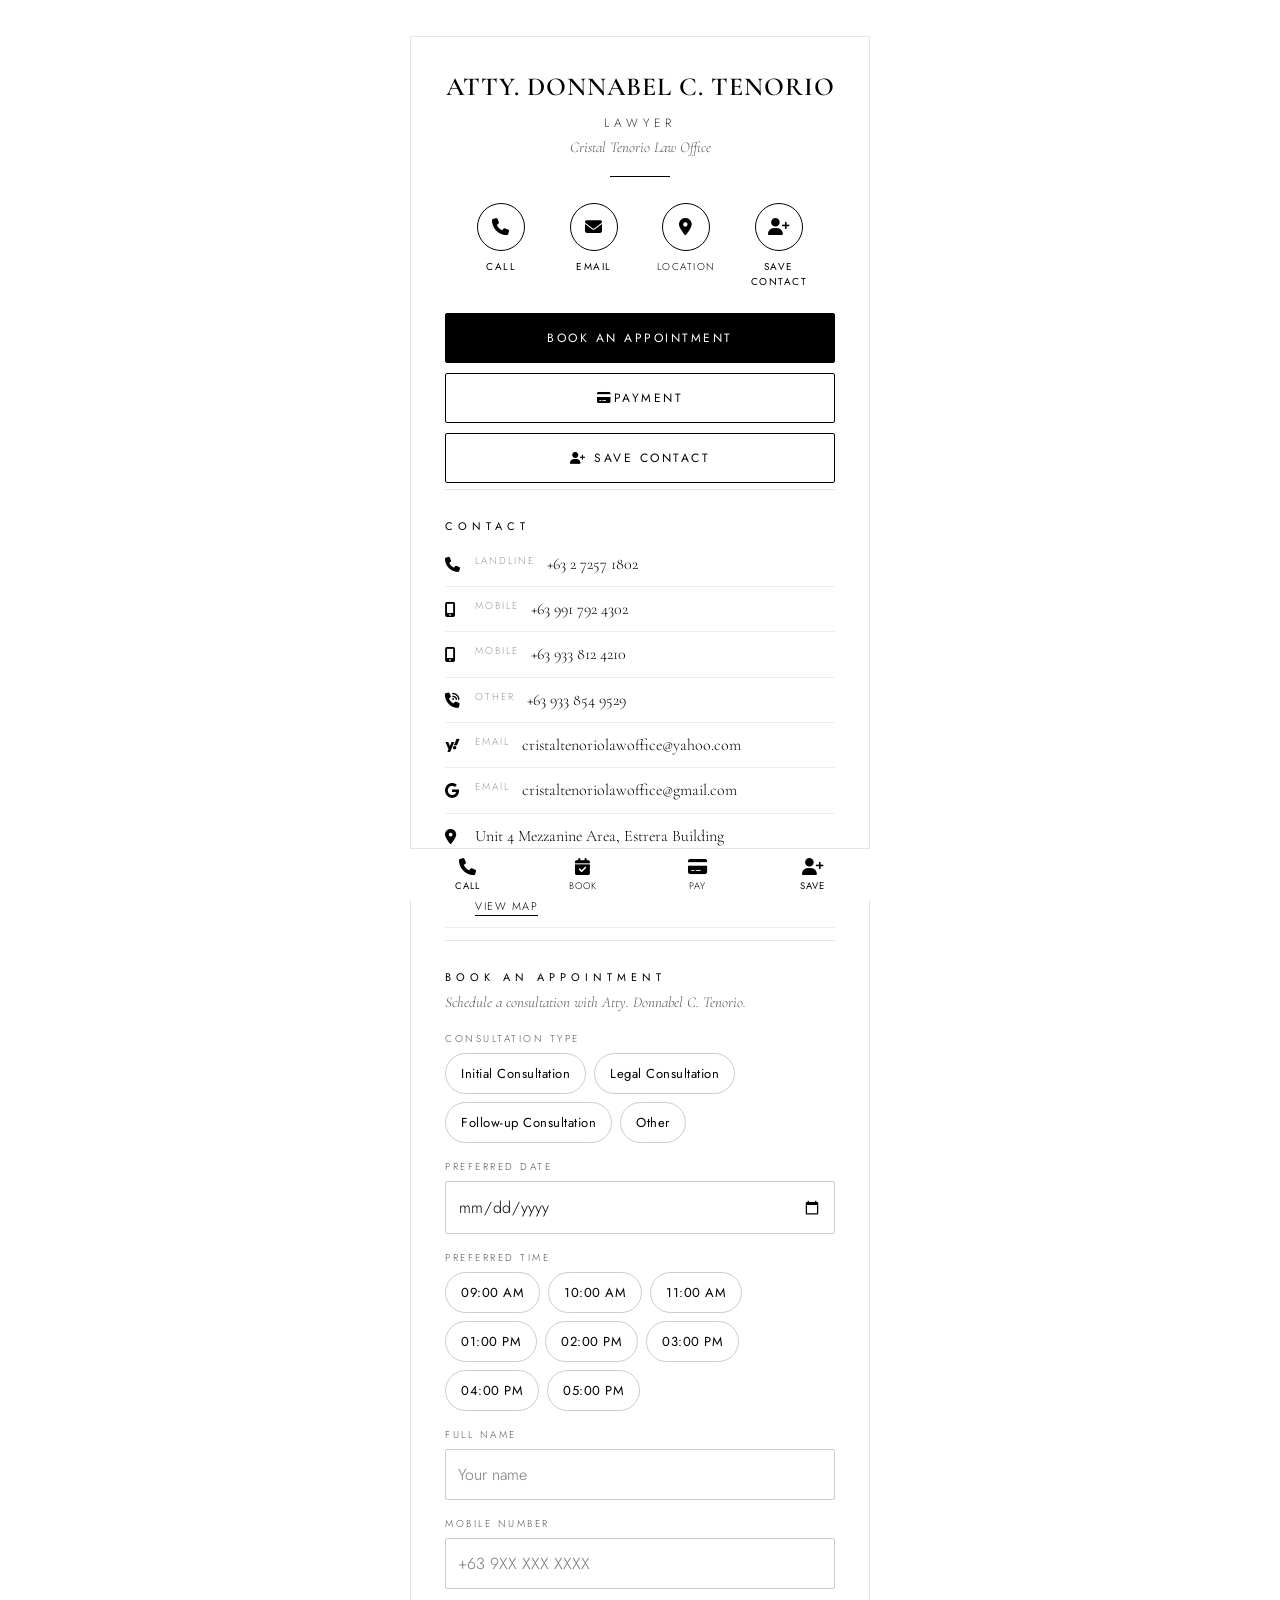
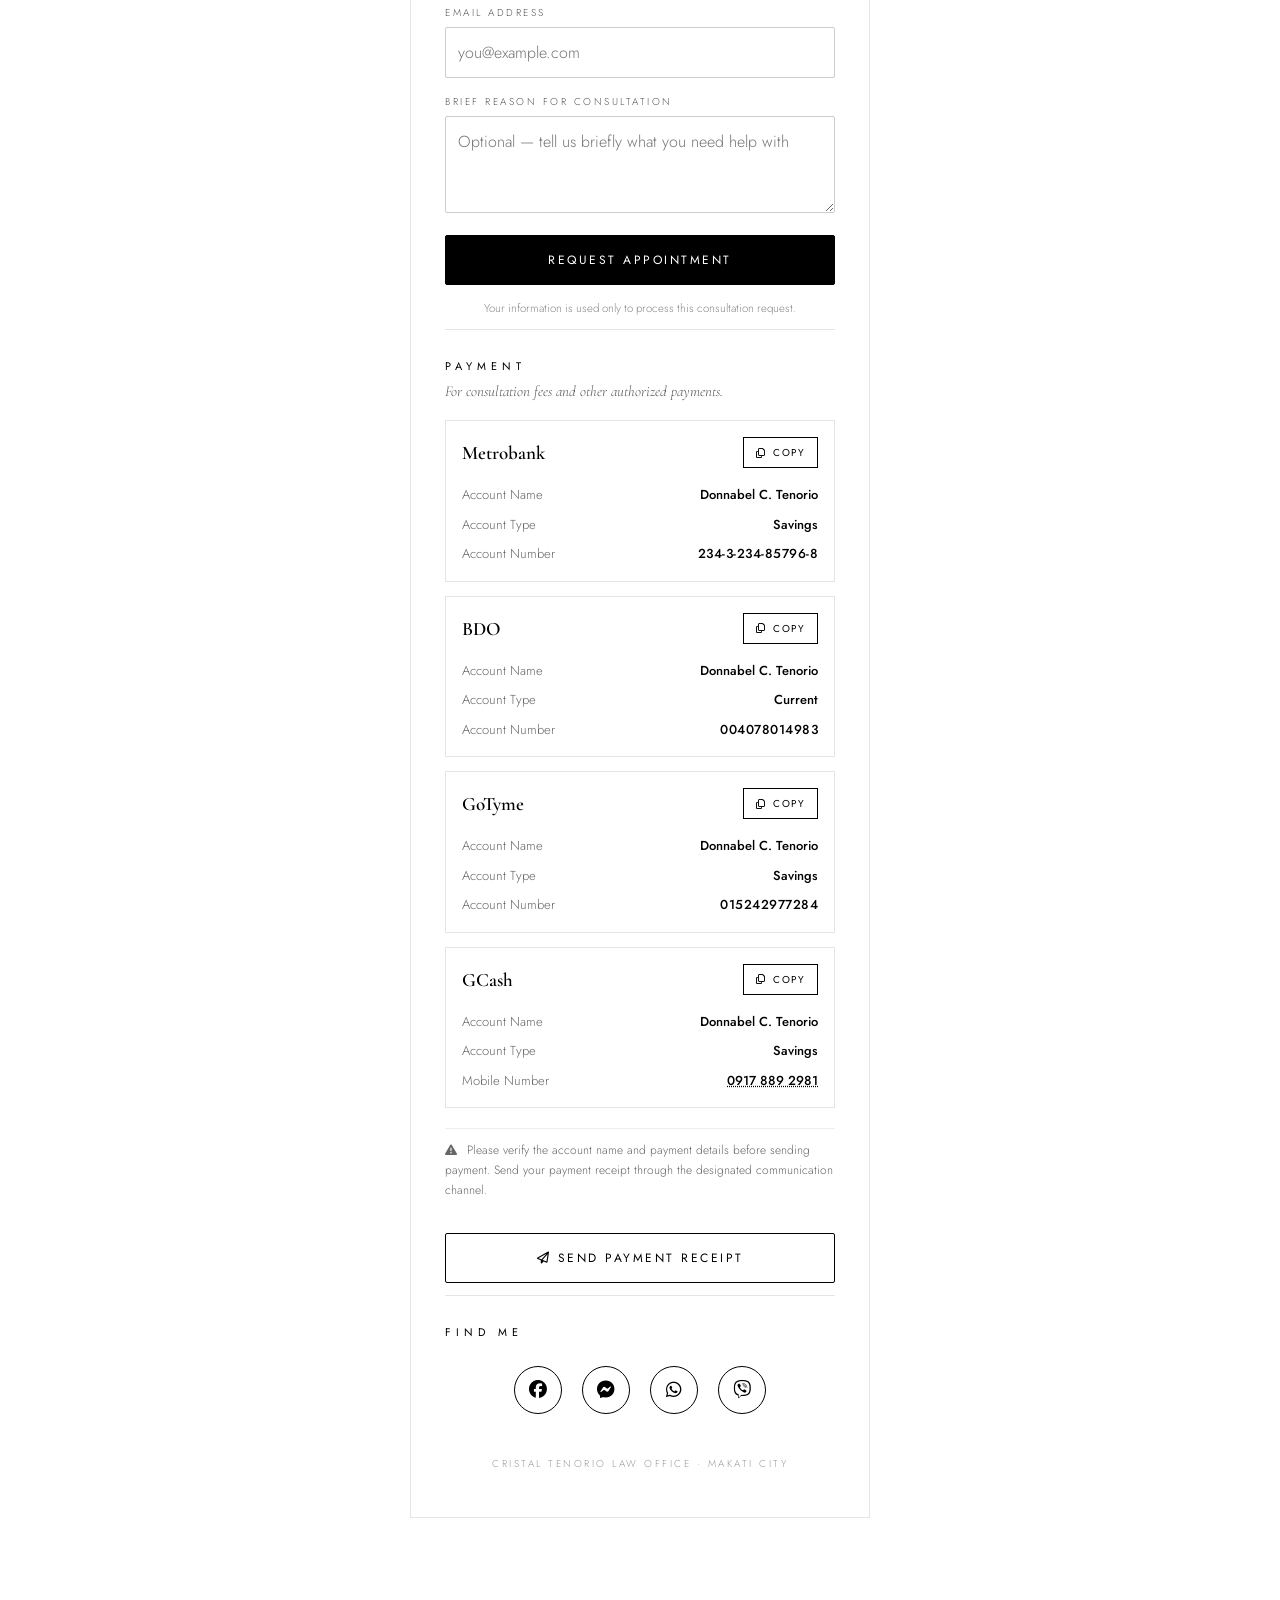
==== preview.html @ 25f85bb8 "preview.html" ====
<!DOCTYPE html>
<html lang="en">
<head>
<meta charset="UTF-8">
<meta name="viewport" content="width=device-width, initial-scale=1.0, viewport-fit=cover">
<meta name="theme-color" content="#ffffff">
<title>Atty. Donnabel C. Tenorio — Cristal Tenorio Law Office | Digital Business Card</title>
<meta name="description" content="Digital business card for Atty. Donnabel C. Tenorio, Cristal Tenorio Law Office, Makati City. Call, email, save the contact, book a consultation or send payment.">
<meta property="og:title" content="Atty. Donnabel C. Tenorio — Cristal Tenorio Law Office">
<meta property="og:type" content="website">
<link rel="icon" href="data:image/svg+xml,%3Csvg xmlns='http://www.w3.org/2000/svg' viewBox='0 0 64 64'%3E%3Crect width='64' height='64' fill='%23000000'/%3E%3Ctext x='32' y='44' font-family='Georgia,serif' font-size='36' fill='%23ffffff' text-anchor='middle'%3ET%3C/text%3E%3C/svg%3E">

<link rel="preconnect" href="https://fonts.googleapis.com">
<link rel="preconnect" href="https://fonts.gstatic.com" crossorigin>
<link href="https://fonts.googleapis.com/css2?family=Cormorant+Garamond:ital,wght@0,400;0,500;0,600;1,400&family=Jost:wght@300;400;500&display=swap" rel="stylesheet">
<link rel="stylesheet" href="https://cdnjs.cloudflare.com/ajax/libs/font-awesome/6.5.0/css/all.min.css">

<style>
/* ============================================================
   Cristal Tenorio Law Office — Digital Business Card
   Premium minimalist black & white, mobile-first
   ============================================================ */

:root{
  --ink:#000;
  --paper:#fff;
  --gray-1:#111;
  --gray-3:#333;
  --gray-5:#555;
  --gray-6:#666;
  --gray-8:#888;
  --gray-9:#999;
  --line-soft:#e5e5e5;
  --line-faint:#eee;
  --serif:'Cormorant Garamond', Garamond, 'Times New Roman', serif;
  --sans:'Jost', 'Helvetica Neue', Arial, sans-serif;
}

*{ box-sizing:border-box; }

html{ scroll-behavior:smooth; }

body{
  margin:0;
  padding:0 18px calc(96px + env(safe-area-inset-bottom));
  background:var(--paper);
  color:var(--ink);
  font-family:var(--sans);
  font-weight:300;
  -webkit-font-smoothing:antialiased;
  text-rendering:optimizeLegibility;
}

.card{
  max-width:460px;
  margin:0 auto;
  padding-top:44px;
}

/* ---------- Focus visibility (accessibility) ---------- */
*:focus-visible{
  outline:2px solid var(--ink);
  outline-offset:2px;
}

/* ---------- Hero ---------- */
.name{
  margin:0;
  font-family:var(--serif);
  font-size:26px;
  font-weight:600;
  letter-spacing:1px;
  text-transform:uppercase;
  text-align:center;
  line-height:1.25;
}

.role{
  margin:10px 0 0;
  font-size:12px;
  letter-spacing:5px;
  text-transform:uppercase;
  color:var(--gray-3);
  text-align:center;
}

.office{
  margin:6px 0 0;
  font-family:var(--serif);
  font-style:italic;
  font-size:15px;
  color:var(--gray-5);
  text-align:center;
}

.rule{
  width:60px;
  height:1px;
  background:var(--ink);
  margin:20px auto 26px;
}

/* ---------- Quick action icons ---------- */
.icon-row{
  display:grid;
  grid-template-columns:repeat(4,1fr);
  gap:10px;
  max-width:360px;
  margin:0 auto;
}

.icon-button{
  display:flex;
  flex-direction:column;
  align-items:center;
  gap:8px;
  padding:0;
  border:none;
  background:none;
  font-family:var(--sans);
  font-size:10px;
  letter-spacing:1.5px;
  text-transform:uppercase;
  color:var(--ink);
  cursor:pointer;
  text-decoration:none;
  -webkit-tap-highlight-color:transparent;
}

.icon-button i{
  display:flex;
  align-items:center;
  justify-content:center;
  width:48px;
  height:48px;
  border:1px solid var(--ink);
  border-radius:50%;
  font-size:17px;
  color:var(--ink);
  transition:background-color .25s ease, color .25s ease;
}

.icon-button:hover i,
.icon-button:focus-visible i{
  background:var(--ink);
  color:var(--paper);
}

/* ---------- Buttons ---------- */
.btn{
  display:block;
  width:100%;
  padding:15px 14px;
  border-radius:2px;
  font-family:var(--sans);
  font-size:12px;
  font-weight:400;
  letter-spacing:2.5px;
  text-transform:uppercase;
  text-align:center;
  text-decoration:none;
  cursor:pointer;
  transition:background-color .25s ease, color .25s ease;
  -webkit-tap-highlight-color:transparent;
}

.btn-primary{
  background:var(--ink);
  border:1px solid var(--ink);
  color:var(--paper);
}
.btn-primary:hover{ background:var(--gray-1); }

.btn-outline{
  background:var(--paper);
  border:1px solid var(--ink);
  color:var(--ink);
}
.btn-outline:hover{
  background:var(--ink);
  color:var(--paper);
}

.btn-block{ width:100%; }

.cta-row{
  display:grid;
  gap:10px;
  margin-top:24px;
}

.btn-save-row{ margin-top:10px; }

/* ---------- Sections ---------- */
.section{
  padding:28px 0 6px;
  border-top:1px solid var(--line-soft);
  margin-top:6px;
}

.section-title{
  margin:0 0 8px;
  font-family:var(--sans);
  font-size:11px;
  font-weight:400;
  letter-spacing:5px;
  text-transform:uppercase;
}

.section-sub{
  margin:0 0 20px;
  font-family:var(--serif);
  font-style:italic;
  font-size:15px;
  color:var(--gray-5);
}

/* ---------- Contact list ---------- */
.contact-item{
  display:flex;
  align-items:flex-start;
  gap:12px;
  padding:11px 0;
  border-bottom:1px solid var(--line-faint);
  color:var(--ink);
  text-decoration:none;
  -webkit-tap-highlight-color:transparent;
}

.contact-item > i{
  width:18px;
  margin-top:4px;
  font-size:15px;
  color:var(--ink);
}

.item-label{
  display:block;
  font-size:10px;
  letter-spacing:2px;
  text-transform:uppercase;
  color:var(--gray-9);
  margin-bottom:2px;
}

.item-value{
  display:block;
  font-family:var(--serif);
  font-size:16px;
  line-height:1.4;
  word-break:break-word;
}

.view-map{
  display:inline-block;
  margin-top:6px;
  font-size:11px;
  letter-spacing:1.5px;
  text-transform:uppercase;
  color:var(--ink);
  text-decoration:none;
  border-bottom:1px solid var(--ink);
  padding-bottom:1px;
}

/* ---------- Forms ---------- */
.field{ margin-bottom:16px; }

.field label,
.field .label{
  display:block;
  margin-bottom:7px;
  font-size:10px;
  letter-spacing:2.5px;
  text-transform:uppercase;
  color:var(--gray-5);
}

.input{
  width:100%;
  padding:13px 12px;
  border:1px solid #ccc;
  border-radius:2px;
  background:var(--paper);
  font-family:var(--sans);
  font-size:16px;
  font-weight:300;
  color:var(--ink);
  transition:border-color .2s ease;
  appearance:none;
  -webkit-appearance:none;
}

.input:focus{
  outline:none;
  border-color:var(--ink);
}

textarea.input{ resize:vertical; }

select.input{ background-image:none; }

/* Chips (single-select) */
.chip-grid{
  display:flex;
  flex-wrap:wrap;
  gap:8px;
}

.chip-grid .chip{
  border:1px solid #ccc;
  background:var(--paper);
  color:var(--ink);
  font-family:var(--sans);
  font-size:13px;
  letter-spacing:.5px;
  padding:10px 15px;
  border-radius:999px;
  cursor:pointer;
  transition:background-color .2s ease, color .2s ease, border-color .2s ease;
  -webkit-tap-highlight-color:transparent;
}

.chip-grid .chip:hover{ border-color:var(--ink); }

.chip-grid .chip.selected{
  background:var(--ink);
  color:var(--paper);
  border-color:var(--ink);
}

/* Honeypot — hidden from humans and screen readers */
.hp-field{
  position:absolute !important;
  left:-9999px !important;
  top:-9999px !important;
  height:0;
  overflow:hidden;
  opacity:0;
}

.error{
  margin:4px 0 12px;
  font-size:13px;
  color:#a00;
}

.privacy-note{
  margin:14px 0 0;
  font-size:11.5px;
  line-height:1.6;
  color:var(--gray-8);
  text-align:center;
}

.note{
  margin:12px 0 0;
  font-size:11.5px;
  line-height:1.6;
  color:var(--gray-8);
  text-align:center;
}

/* ---------- Success state ---------- */
.success{
  border:1px solid var(--line-soft);
  padding:30px 20px;
  text-align:center;
}

.success .big-check{
  font-size:42px;
  color:var(--ink);
}

.success h3{
  margin:14px 0 8px;
  font-family:var(--serif);
  font-weight:600;
  font-size:22px;
}

.success p{
  margin:0 0 18px;
  font-size:13.5px;
  line-height:1.7;
  color:var(--gray-5);
}

.hidden{ display:none !important; }

/* ---------- Payment ---------- */
.pay-card{
  border:1px solid var(--line-soft);
  padding:16px 16px 12px;
  margin-bottom:14px;
}

.pay-head{
  display:flex;
  align-items:center;
  justify-content:space-between;
  margin-bottom:12px;
}

.pay-bank{
  font-family:var(--serif);
  font-weight:600;
  font-size:19px;
}

.copy-btn{
  display:inline-flex;
  align-items:center;
  gap:7px;
  border:1px solid var(--ink);
  background:var(--paper);
  color:var(--ink);
  font-family:var(--sans);
  font-size:10px;
  letter-spacing:1.5px;
  text-transform:uppercase;
  padding:7px 12px;
  cursor:pointer;
  transition:background-color .2s ease, color .2s ease;
}

.copy-btn:hover{
  background:var(--ink);
  color:var(--paper);
}

.copy-btn.copied{ background:var(--ink); color:var(--paper); }

.pay-row{
  display:flex;
  justify-content:space-between;
  gap:12px;
  padding:5px 0;
  font-size:13px;
  line-height:1.5;
}

.pay-row span{ color:var(--gray-6); white-space:nowrap; }
.pay-row b{ font-weight:500; text-align:right; word-break:break-all; }
.pay-row .acct{ letter-spacing:.5px; }

.gcash-tel{
  color:var(--ink);
  font-weight:500;
  text-decoration:underline dotted;
}

/* QR codes (hidden until real images are added) */
.qr-area{ margin:20px 0; text-align:center; }

.qr-title{
  margin:0 0 12px;
  font-size:10px;
  letter-spacing:3px;
  text-transform:uppercase;
  color:var(--gray-8);
}

.qr-grid{
  display:grid;
  grid-template-columns:repeat(2,1fr);
  gap:12px;
  max-width:230px;
  margin:0 auto;
}

.qr-holder{
  border:1px solid var(--line-faint);
  padding:6px;
}

.qr-holder img{
  display:block;
  width:100%;
  height:auto;
}

.qr-holder.no-qr{ display:none; }

.pay-notice{
  margin:20px 0;
  padding:12px 0;
  border-top:1px solid var(--line-faint);
  font-size:12px;
  line-height:1.65;
  color:var(--gray-6);
}

.pay-notice i{ margin-right:6px; }

/* ---------- Social ---------- */
.social{
  display:flex;
  justify-content:center;
  gap:20px;
  padding:18px 0 6px;
}

.social a{
  display:flex;
  align-items:center;
  justify-content:center;
  width:48px;
  height:48px;
  border:1px solid var(--ink);
  border-radius:50%;
  color:var(--ink);
  font-size:18px;
  text-decoration:none;
  transition:background-color .25s ease, color .25s ease;
}

.social a:hover{
  background:var(--ink);
  color:var(--paper);
}

.footer-note{
  margin:30px 0 6px;
  text-align:center;
  font-size:10px;
  letter-spacing:2.5px;
  text-transform:uppercase;
  color:var(--gray-9);
}

/* ---------- Sticky bottom action bar ---------- */
.bottom-bar{
  position:fixed;
  left:0;
  right:0;
  bottom:0;
  z-index:60;
  max-width:460px;
  margin:0 auto;
  display:flex;
  background:rgba(255,255,255,.97);
  backdrop-filter:blur(8px);
  -webkit-backdrop-filter:blur(8px);
  border-top:1px solid var(--line-soft);
  padding-bottom:env(safe-area-inset-bottom);
}

.bottom-bar a,
.bottom-bar button{
  flex:1;
  display:flex;
  flex-direction:column;
  align-items:center;
  gap:4px;
  padding:9px 0 7px;
  border:none;
  background:none;
  font-family:var(--sans);
  font-size:9.5px;
  letter-spacing:1px;
  text-transform:uppercase;
  color:var(--ink);
  text-decoration:none;
  cursor:pointer;
  -webkit-tap-highlight-color:transparent;
}

.bottom-bar i{ font-size:17px; }

/* ---------- Modals (bottom sheet) ---------- */
.modal{
  position:fixed;
  inset:0;
  z-index:100;
  display:flex;
  align-items:flex-end;
  justify-content:center;
  background:rgba(0,0,0,.45);
  opacity:0;
  pointer-events:none;
  transition:opacity .25s ease;
}

.modal.open{
  opacity:1;
  pointer-events:auto;
}

.modal-sheet{
  position:relative;
  width:100%;
  max-width:460px;
  background:var(--paper);
  border-radius:14px 14px 0 0;
  padding:24px 20px calc(26px + env(safe-area-inset-bottom));
  transform:translateY(100%);
  transition:transform .3s ease;
  max-height:86vh;
  overflow-y:auto;
}

.modal.open .modal-sheet{ transform:translateY(0); }

.modal-sheet h3{
  margin:0 0 14px;
  font-family:var(--serif);
  font-weight:600;
  font-size:20px;
}

.modal-x{
  position:absolute;
  top:14px;
  right:14px;
  width:34px;
  height:34px;
  border:none;
  background:none;
  color:var(--gray-8);
  font-size:18px;
  cursor:pointer;
}

.modal-list a{
  display:flex;
  align-items:center;
  gap:12px;
  padding:15px 4px;
  border-bottom:1px solid var(--line-faint);
  color:var(--ink);
  text-decoration:none;
  -webkit-tap-highlight-color:transparent;
}

.m-label{
  width:74px;
  flex:none;
  font-size:10px;
  letter-spacing:2px;
  text-transform:uppercase;
  color:var(--gray-9);
}

.m-value{
  flex:1;
  font-family:var(--serif);
  font-size:15.5px;
  line-height:1.4;
  word-break:break-word;
}

.m-chevron{ color:#bbb; font-size:12px; }

.modal-close{
  width:100%;
  margin-top:18px;
  padding:13px;
  border:1px solid var(--ink);
  background:var(--paper);
  color:var(--ink);
  font-family:var(--sans);
  font-size:11px;
  letter-spacing:2.5px;
  text-transform:uppercase;
  cursor:pointer;
}

.modal-close:hover{
  background:var(--ink);
  color:var(--paper);
}

/* ---------- Toast ---------- */
.toast{
  position:fixed;
  left:50%;
  bottom:calc(84px + env(safe-area-inset-bottom));
  z-index:120;
  transform:translateX(-50%) translateY(8px);
  max-width:88%;
  background:var(--ink);
  color:var(--paper);
  font-size:12.5px;
  letter-spacing:.3px;
  text-align:center;
  padding:11px 18px;
  border-radius:999px;
  opacity:0;
  pointer-events:none;
  transition:opacity .25s ease, transform .25s ease;
}

.toast.show{
  opacity:1;
  transform:translateX(-50%) translateY(0);
}

/* ---------- Desktop refinement ---------- */
@media (min-width:640px){
  body{ padding-top:36px; }
  .card{ padding:34px 34px 40px; border:1px solid var(--line-soft); }
  .modal{ align-items:center; padding:20px; }
  .modal-sheet{ border-radius:14px; transform:scale(.96) translateY(8px); }
  .modal.open .modal-sheet{ transform:scale(1) translateY(0); }
}

/* ---------- Reduced motion ---------- */
@media (prefers-reduced-motion:reduce){
  *, *::before, *::after{
    animation-duration:.01ms !important;
    animation-iteration-count:1 !important;
    transition-duration:.01ms !important;
  }
  html{ scroll-behavior:auto; }
}

</style>
</head>
<body>

<main class="card" id="top">

  <!-- ================= HERO ================= -->
  <header class="hero">
    <h1 class="name">Atty. Donnabel C. Tenorio</h1>
    <p class="role">Lawyer</p>
    <p class="office">Cristal Tenorio Law Office</p>
    <div class="rule" role="presentation"></div>

    <!-- Quick actions: Call · Email · Location · Save Contact -->
    <nav class="icon-row" aria-label="Quick actions">
      <button type="button" class="icon-button" data-open="modal-call" aria-label="Call the office">
        <i class="fa-solid fa-phone" aria-hidden="true"></i><span>Call</span>
      </button>
      <button type="button" class="icon-button" data-open="modal-email" aria-label="Email the office">
        <i class="fa-solid fa-envelope" aria-hidden="true"></i><span>Email</span>
      </button>
      <a class="icon-button" href="https://www.google.com/maps/search/?api=1&amp;query=789+J.P.+Rizal+St.%2C+Brgy.+Poblacion%2C+Makati+City%2C+Metro+Manila+1208" target="_blank" rel="noopener" aria-label="Open office location in Google Maps">
        <i class="fa-solid fa-location-dot" aria-hidden="true"></i><span>Location</span>
      </a>
      <button type="button" class="icon-button js-save" aria-label="Save the contact to your phone">
        <i class="fa-solid fa-user-plus" aria-hidden="true"></i><span>Save Contact</span>
      </button>
    </nav>

    <!-- Primary actions -->
    <div class="cta-row">
      <a class="btn btn-primary" href="#appointment">Book an Appointment</a>
      <a class="btn btn-outline" href="#payment"><i class="fa-solid fa-credit-card" aria-hidden="true"></i>Payment</a>
    </div>
    <button type="button" class="btn btn-outline btn-save-row js-save">
      <i class="fa-solid fa-user-plus" aria-hidden="true"></i> Save Contact
    </button>
  </header>

  <!-- ================= CONTACT ================= -->
  <section class="section" aria-labelledby="contact-title">
    <h2 class="section-title" id="contact-title">Contact</h2>
    <div class="contact-list">

      <a class="contact-item" href="tel:+63272571802">
        <i class="fa-solid fa-phone" aria-hidden="true"></i>
        <span class="item-label">Landline</span>
        <span class="item-value">+63 2 7257 1802</span>
      </a>

      <a class="contact-item" href="tel:+639917924302">
        <i class="fa-solid fa-mobile-screen" aria-hidden="true"></i>
        <span class="item-label">Mobile</span>
        <span class="item-value">+63 991 792 4302</span>
      </a>

      <a class="contact-item" href="tel:+639338124210">
        <i class="fa-solid fa-mobile-screen" aria-hidden="true"></i>
        <span class="item-label">Mobile</span>
        <span class="item-value">+63 933 812 4210</span>
      </a>

      <a class="contact-item" href="tel:+639338549529">
        <i class="fa-solid fa-phone-volume" aria-hidden="true"></i>
        <span class="item-label">Other</span>
        <span class="item-value">+63 933 854 9529</span>
      </a>

      <a class="contact-item" href="mailto:cristaltenoriolawoffice@yahoo.com">
        <i class="fa-brands fa-yahoo" aria-hidden="true"></i>
        <span class="item-label">Email</span>
        <span class="item-value">cristaltenoriolawoffice@yahoo.com</span>
      </a>

      <a class="contact-item" href="mailto:cristaltenoriolawoffice@gmail.com">
        <i class="fa-brands fa-google" aria-hidden="true"></i>
        <span class="item-label">Email</span>
        <span class="item-value">cristaltenoriolawoffice@gmail.com</span>
      </a>

      <div class="contact-item" role="listitem">
        <i class="fa-solid fa-location-dot" aria-hidden="true"></i>
        <div>
          <div class="item-value" style="white-space:pre-line;">Unit 4 Mezzanine Area, Estrera Building
789 J.P. Rizal St., Brgy. Poblacion
Makati City, Metro Manila 1208, Philippines</div>
          <a class="view-map" href="https://www.google.com/maps/search/?api=1&amp;query=789+J.P.+Rizal+St.%2C+Brgy.+Poblacion%2C+Makati+City%2C+Metro+Manila+1208" target="_blank" rel="noopener">View Map</a>
        </div>
      </div>

    </div>
  </section>

  <!-- ================= BOOK AN APPOINTMENT ================= -->
  <section class="section" id="appointment" aria-labelledby="appt-title">
    <h2 class="section-title" id="appt-title">Book an Appointment</h2>
    <p class="section-sub">Schedule a consultation with Atty. Donnabel C. Tenorio.</p>

    <form id="appointment-form" novalidate>
      <div class="field">
        <span class="label" id="ctype-label">Consultation type</span>
        <div class="chip-grid" id="ctype-grid" role="radiogroup" aria-labelledby="ctype-label"></div>
      </div>

      <div class="field">
        <label for="appt-date">Preferred date</label>
        <input type="date" id="appt-date" class="input" required autocomplete="off">
      </div>

      <div class="field">
        <span class="label" id="ctime-label">Preferred time</span>
        <div class="chip-grid cols-3" id="ctime-grid" role="radiogroup" aria-labelledby="ctime-label"></div>
      </div>

      <div class="field">
        <label for="appt-name">Full name</label>
        <input type="text" id="appt-name" class="input" autocomplete="name" required minlength="2" placeholder="Your name">
      </div>

      <div class="field">
        <label for="appt-mobile">Mobile number</label>
        <input type="tel" id="appt-mobile" class="input" autocomplete="tel" required placeholder="+63 9XX XXX XXXX">
      </div>

      <div class="field">
        <label for="appt-email">Email address</label>
        <input type="email" id="appt-email" class="input" autocomplete="email" required placeholder="you@example.com">
      </div>

      <div class="field">
        <label for="appt-msg">Brief reason for consultation</label>
        <textarea id="appt-msg" class="input" rows="3" maxlength="500" placeholder="Optional — tell us briefly what you need help with"></textarea>
      </div>

      <!-- Honeypot (spam trap) — humans never see this field -->
      <div class="hp-field" aria-hidden="true">
        <label for="appt-company">Company</label>
        <input type="text" id="appt-company" tabindex="-1" autocomplete="off">
      </div>

      <p class="error" id="appt-error" role="alert"></p>

      <button type="submit" class="btn btn-primary btn-block">Request Appointment</button>

      <p class="privacy-note">Your information is used only to process this consultation request.</p>
    </form>

    <!-- Success state (shown after the request is sent) -->
    <div class="success hidden" id="appt-success" role="status">
      <i class="fa-solid fa-circle-check big-check" aria-hidden="true"></i>
      <h3>Appointment Request Sent</h3>
      <p>Thank you. Your consultation request has been received. We will contact you to confirm your appointment.</p>
      <button type="button" class="btn btn-outline btn-block" id="add-calendar">
        <i class="fa-regular fa-calendar-plus" aria-hidden="true"></i> Add to Calendar
      </button>
      <p class="note">Your appointment is confirmed only after the law office confirms your request.</p>
    </div>
  </section>

  <!-- ================= PAYMENT ================= -->
  <section class="section" id="payment" aria-labelledby="pay-title">
    <h2 class="section-title" id="pay-title">Payment</h2>
    <p class="section-sub">For consultation fees and other authorized payments.</p>

    <div class="pay-card">
      <div class="pay-head">
        <span class="pay-bank">Metrobank</span>
        <button type="button" class="copy-btn" data-copy="234-3-234-85796-8" aria-label="Copy Metrobank account number">
          <i class="fa-regular fa-copy" aria-hidden="true"></i><span>Copy</span>
        </button>
      </div>
      <div class="pay-row"><span>Account Name</span><b>Donnabel C. Tenorio</b></div>
      <div class="pay-row"><span>Account Type</span><b>Savings</b></div>
      <div class="pay-row"><span>Account Number</span><b class="acct">234-3-234-85796-8</b></div>
    </div>

    <div class="pay-card">
      <div class="pay-head">
        <span class="pay-bank">BDO</span>
        <button type="button" class="copy-btn" data-copy="004078014983" aria-label="Copy BDO account number">
          <i class="fa-regular fa-copy" aria-hidden="true"></i><span>Copy</span>
        </button>
      </div>
      <div class="pay-row"><span>Account Name</span><b>Donnabel C. Tenorio</b></div>
      <div class="pay-row"><span>Account Type</span><b>Current</b></div>
      <div class="pay-row"><span>Account Number</span><b class="acct">004078014983</b></div>
    </div>

    <div class="pay-card">
      <div class="pay-head">
        <span class="pay-bank">GoTyme</span>
        <button type="button" class="copy-btn" data-copy="015242977284" aria-label="Copy GoTyme account number">
          <i class="fa-regular fa-copy" aria-hidden="true"></i><span>Copy</span>
        </button>
      </div>
      <div class="pay-row"><span>Account Name</span><b>Donnabel C. Tenorio</b></div>
      <div class="pay-row"><span>Account Type</span><b>Savings</b></div>
      <div class="pay-row"><span>Account Number</span><b class="acct">015242977284</b></div>
    </div>

    <div class="pay-card">
      <div class="pay-head">
        <span class="pay-bank">GCash</span>
        <button type="button" class="copy-btn" data-copy="09178892981" aria-label="Copy GCash mobile number">
          <i class="fa-regular fa-copy" aria-hidden="true"></i><span>Copy</span>
        </button>
      </div>
      <div class="pay-row"><span>Account Name</span><b>Donnabel C. Tenorio</b></div>
      <div class="pay-row"><span>Account Type</span><b>Savings</b></div>
      <div class="pay-row">
        <span>Mobile Number</span>
        <b><a class="gcash-tel" href="tel:+639178892981">0917 889 2981</a></b>
      </div>
    </div>

    <!--
      PAYMENT QR CODES (optional)
      Drop real QR images at:
        payment-qr/metrobank.png
        payment-qr/bdo.png
        payment-qr/gotyme.png
        payment-qr/gcash.png
      The area below shows automatically only for QR images that exist.
      Missing images are hidden — no fake QR codes are generated.
    -->
    <div class="qr-area" id="qr-area">
      <p class="qr-title">Scan to pay</p>
      <div class="qr-grid">
        <div class="qr-holder"><img src="payment-qr/metrobank.png" alt="Metrobank QR code" onerror="this.closest('.qr-holder').classList.add('no-qr')"></div>
        <div class="qr-holder"><img src="payment-qr/bdo.png" alt="BDO QR code" onerror="this.closest('.qr-holder').classList.add('no-qr')"></div>
        <div class="qr-holder"><img src="payment-qr/gotyme.png" alt="GoTyme QR code" onerror="this.closest('.qr-holder').classList.add('no-qr')"></div>
        <div class="qr-holder"><img src="payment-qr/gcash.png" alt="GCash QR code" onerror="this.closest('.qr-holder').classList.add('no-qr')"></div>
      </div>
    </div>

    <p class="pay-notice"><i class="fa-solid fa-triangle-exclamation" aria-hidden="true"></i> Please verify the account name and payment details before sending payment. Send your payment receipt through the designated communication channel.</p>

    <button type="button" class="btn btn-outline btn-block" data-open="modal-receipt">
      <i class="fa-regular fa-paper-plane" aria-hidden="true"></i> Send Payment Receipt
    </button>
  </section>

  <!-- ================= FIND ME ================= -->
  <section class="section" aria-labelledby="social-title">
    <h2 class="section-title" id="social-title">Find Me</h2>
    <div class="social">
      <a href="https://www.facebook.com/cristal.tenorio.75" target="_blank" rel="noopener" aria-label="Facebook">
        <i class="fa-brands fa-facebook" aria-hidden="true"></i>
      </a>
      <a href="https://m.me/cristal.tenorio.75" target="_blank" rel="noopener" aria-label="Messenger">
        <i class="fa-brands fa-facebook-messenger" aria-hidden="true"></i>
      </a>
      <a href="https://wa.me/639917924302" target="_blank" rel="noopener" aria-label="WhatsApp">
        <i class="fa-brands fa-whatsapp" aria-hidden="true"></i>
      </a>
      <a href="viber://chat?number=%2B639917924302" aria-label="Viber">
        <i class="fa-brands fa-viber" aria-hidden="true"></i>
      </a>
    </div>
  </section>

  <p class="footer-note">Cristal Tenorio Law Office · Makati City</p>

</main>

<!-- ================= STICKY ACTION BAR ================= -->
<nav class="bottom-bar" aria-label="Quick actions">
  <button type="button" data-open="modal-call" aria-label="Call the office">
    <i class="fa-solid fa-phone" aria-hidden="true"></i><span>Call</span>
  </button>
  <a href="#appointment" aria-label="Book an appointment">
    <i class="fa-solid fa-calendar-check" aria-hidden="true"></i><span>Book</span>
  </a>
  <a href="#payment" aria-label="Payment information">
    <i class="fa-solid fa-credit-card" aria-hidden="true"></i><span>Pay</span>
  </a>
  <button type="button" class="js-save" aria-label="Save the contact">
    <i class="fa-solid fa-user-plus" aria-hidden="true"></i><span>Save</span>
  </button>
</nav>

<!-- ================= CALL MODAL ================= -->
<div class="modal" id="modal-call" role="dialog" aria-modal="true" aria-labelledby="modal-call-title" aria-hidden="true">
  <div class="modal-sheet">
    <button type="button" class="modal-x" data-close aria-label="Close"><i class="fa-solid fa-xmark" aria-hidden="true"></i></button>
    <h3 id="modal-call-title">Call the office</h3>
    <div class="modal-list">
      <a href="tel:+63272571802"><span class="m-label">Landline</span><span class="m-value">+63 2 7257 1802</span><i class="fa-solid fa-chevron-right m-chevron" aria-hidden="true"></i></a>
      <a href="tel:+639917924302"><span class="m-label">Mobile</span><span class="m-value">+63 991 792 4302</span><i class="fa-solid fa-chevron-right m-chevron" aria-hidden="true"></i></a>
      <a href="tel:+639338124210"><span class="m-label">Mobile</span><span class="m-value">+63 933 812 4210</span><i class="fa-solid fa-chevron-right m-chevron" aria-hidden="true"></i></a>
      <a href="tel:+639338549529"><span class="m-label">Other</span><span class="m-value">+63 933 854 9529</span><i class="fa-solid fa-chevron-right m-chevron" aria-hidden="true"></i></a>
    </div>
    <button type="button" class="modal-close" data-close>Close</button>
  </div>
</div>

<!-- ================= EMAIL MODAL ================= -->
<div class="modal" id="modal-email" role="dialog" aria-modal="true" aria-labelledby="modal-email-title" aria-hidden="true">
  <div class="modal-sheet">
    <button type="button" class="modal-x" data-close aria-label="Close"><i class="fa-solid fa-xmark" aria-hidden="true"></i></button>
    <h3 id="modal-email-title">Email the office</h3>
    <div class="modal-list">
      <a href="mailto:cristaltenoriolawoffice@yahoo.com"><span class="m-label">Yahoo</span><span class="m-value">cristaltenoriolawoffice@yahoo.com</span><i class="fa-solid fa-chevron-right m-chevron" aria-hidden="true"></i></a>
      <a href="mailto:cristaltenoriolawoffice@gmail.com"><span class="m-label">Gmail</span><span class="m-value">cristaltenoriolawoffice@gmail.com</span><i class="fa-solid fa-chevron-right m-chevron" aria-hidden="true"></i></a>
      <a href="mailto:cristaltenoriolawoffice@yahoo.com?cc=cristaltenoriolawoffice@gmail.com"><span class="m-label">Both</span><span class="m-value">Send to both addresses</span><i class="fa-solid fa-chevron-right m-chevron" aria-hidden="true"></i></a>
    </div>
    <button type="button" class="modal-close" data-close>Close</button>
  </div>
</div>

<!-- ================= PAYMENT RECEIPT MODAL ================= -->
<div class="modal" id="modal-receipt" role="dialog" aria-modal="true" aria-labelledby="modal-receipt-title" aria-hidden="true">
  <div class="modal-sheet">
    <button type="button" class="modal-x" data-close aria-label="Close"><i class="fa-solid fa-xmark" aria-hidden="true"></i></button>
    <h3 id="modal-receipt-title">Send Payment Receipt</h3>
    <form id="receipt-form" novalidate>
      <div class="field">
        <label for="rec-name">Name</label>
        <input type="text" id="rec-name" class="input" autocomplete="name" required minlength="2" placeholder="Your name">
      </div>
      <div class="field">
        <label for="rec-email">Email</label>
        <input type="email" id="rec-email" class="input" autocomplete="email" required placeholder="you@example.com">
      </div>
      <div class="field">
        <label for="rec-mobile">Mobile number</label>
        <input type="tel" id="rec-mobile" class="input" autocomplete="tel" required placeholder="+63 9XX XXX XXXX">
      </div>
      <div class="field">
        <label for="rec-method">Payment method</label>
        <select id="rec-method" class="input" required>
          <option value="">Select method…</option>
          <option>Metrobank</option>
          <option>BDO</option>
          <option>GoTyme</option>
          <option>GCash</option>
          <option>Other</option>
        </select>
      </div>
      <div class="field">
        <label for="rec-amount">Amount</label>
        <input type="text" id="rec-amount" class="input" required inputmode="decimal" placeholder="e.g. 2,500.00">
      </div>
      <div class="field">
        <label for="rec-ref">Reference number</label>
        <input type="text" id="rec-ref" class="input" required placeholder="Transaction reference">
      </div>
      <div class="field">
        <label for="rec-date">Date of payment</label>
        <input type="date" id="rec-date" class="input" required autocomplete="off">
      </div>
      <div class="field">
        <label for="rec-file">Screenshot / receipt (optional)</label>
        <input type="file" id="rec-file" class="input" accept="image/*,.pdf">
      </div>

      <!-- Honeypot (spam trap) -->
      <div class="hp-field" aria-hidden="true">
        <label for="rec-company">Company</label>
        <input type="text" id="rec-company" tabindex="-1" autocomplete="off">
      </div>

      <p class="error" id="rec-error" role="alert"></p>

      <button type="submit" class="btn btn-primary btn-block">Send Receipt</button>
      <p class="privacy-note" id="rec-hint">If the office's secure upload is not set up yet, your email app will open with these details prefilled — please attach your screenshot there and send.</p>
    </form>
  </div>
</div>

<!-- Toast notification -->
<div class="toast" id="toast" role="status" aria-live="polite"></div>

<script>
/* =====================================================================
   Cristal Tenorio Law Office — Digital Business Card
   ---------------------------------------------------------------------
   WEBSITE OWNER CONFIGURATION — READ THIS
   ---------------------------------------------------------------------
   1) APPOINTMENT_ENDPOINT
      Paste the URL of your backend / serverless endpoint that receives
      appointment requests, e.g.  "https://yourdomain.com/api/appointment"
      Leave as "" (empty) to use the built-in fallback: the visitor's
      email app opens with the request prefilled to BOTH office emails.

   2) PAYMENT_RECEIPT_ENDPOINT
      Paste the URL of your secure backend / serverless upload endpoint
      for payment receipts, e.g.  "https://yourdomain.com/api/receipt"
      Leave as "" to use the fallback: the visitor's email app opens
      prefilled with the receipt details (they attach the screenshot).

   NEVER put API keys, email passwords or secrets in this file.
   ===================================================================== */

var APPOINTMENT_ENDPOINT = "";
var PAYMENT_RECEIPT_ENDPOINT = "";

/* Office constants — edit here if contact details ever change */
var OFFICE = {
  firstName: "Donnabel",
  lastName: "Tenorio",
  fullName: "Atty. Donnabel C. Tenorio",                 /* FN / display name */
  formalName: "ATTY. DONNABEL C. TENORIO",
  org: "Cristal Tenorio Law Office",
  title: "Lawyer",
  landline: "+63272571802",
  mobiles: ["+639917924302", "+639338124210", "+639338549529"],
  email1: "cristaltenoriolawoffice@yahoo.com",
  email2: "cristaltenoriolawoffice@gmail.com",
  address: "Unit 4 Mezzanine Area, Estrera Building, 789 J.P. Rizal St., Brgy. Poblacion, Makati City, Metro Manila 1208, Philippines",
  addressLines: "Unit 4 Mezzanine Area, Estrera Building\n789 J.P. Rizal St., Brgy. Poblacion\nMakati City, Metro Manila 1208, Philippines"
};

/* ---------------------------------------------------------------
   Helpers
   --------------------------------------------------------------- */
function $(id){ return document.getElementById(id); }

function toast(msg){
  var t = $("toast");
  t.textContent = msg;
  t.classList.add("show");
  clearTimeout(t._timer);
  t._timer = setTimeout(function(){ t.classList.remove("show"); }, 2800);
}

function localIso(d){
  var y = d.getFullYear();
  var m = String(d.getMonth() + 1).padStart(2, "0");
  var day = String(d.getDate()).padStart(2, "0");
  return y + "-" + m + "-" + day;
}

function copyText(text){
  if (navigator.clipboard && window.isSecureContext){
    return navigator.clipboard.writeText(text);
  }
  return new Promise(function(resolve, reject){
    var ta = document.createElement("textarea");
    ta.value = text;
    ta.setAttribute("readonly", "");
    ta.style.position = "fixed";
    ta.style.opacity = "0";
    document.body.appendChild(ta);
    ta.select();
    try {
      document.execCommand("copy");
      resolve();
    } catch(e){
      reject(e);
    }
    ta.remove();
  });
}

/* ---------------------------------------------------------------
   SAVE CONTACT
   Builds the vCard in the browser and hands it to the device in
   the most "save to contacts" friendly way each platform supports.

   How it works on each device:
   - Android (Chrome): Web Share API with the .vcf file is used when
     supported, so the share sheet opens and "Contacts" / "Save to
     contacts" appears as a handler. The user confirms there — a
     browser can NEVER silently write to the address book.
   - iPhone / iPad (Safari): Safari ignores the download attribute,
     so we navigate to the vCard blob URL; iOS opens the .vcf in its
     file/contact handler where the user taps "Add" to save.
   - Desktop: a normal download of Attorney_Tenorio.vcf — the user
     then imports it (Outlook / Contacts / iCloud) as usual.
   --------------------------------------------------------------- */
function buildVCard(){
  var lines = [
    "BEGIN:VCARD",
    "VERSION:3.0",
    "N:" + OFFICE.lastName + ";" + OFFICE.firstName + ";;;",
    "FN:" + OFFICE.formalName,
    "ORG:" + OFFICE.org,
    "TITLE:" + OFFICE.title,
    "TEL;TYPE=WORK;TYPE=VOICE:" + OFFICE.landline,
    "TEL;TYPE=CELL:" + OFFICE.mobiles[0],
    "TEL;TYPE=CELL:" + OFFICE.mobiles[1],
    "TEL;TYPE=CELL:" + OFFICE.mobiles[2],
    "EMAIL;TYPE=INTERNET:" + OFFICE.email1,
    "EMAIL;TYPE=INTERNET:" + OFFICE.email2,
    "ADR;TYPE=WORK:;;" + OFFICE.address.replace(/,/g, "\\,") + ";;;;",
    "END:VCARD"
  ];
  return lines.join("\r\n") + "\r\n";
}

function isIOS(){
  return /iPad|iPhone|iPod/.test(navigator.userAgent) ||
    (navigator.platform === "MacIntel" && navigator.maxTouchPoints > 1);
}

function isAndroid(){
  return /Android/.test(navigator.userAgent);
}

function saveContact(){
  var vcard = buildVCard();
  var blob = new Blob([vcard], { type: "text/vcard" });
  var url = URL.createObjectURL(blob);
  var revoke = setTimeout(function(){ URL.revokeObjectURL(url); }, 60000);

  /* Android Chrome — share the .vcf so the Contacts app can import it */
  if (isAndroid() && navigator.share && navigator.canShare){
    var file = new File([blob], "Attorney_Tenorio.vcf", { type: "text/vcard" });
    if (navigator.canShare({ files: [file] })){
      navigator.share({ files: [file], title: OFFICE.fullName })
        .then(function(){ toast("Choose Contacts to save."); })
        .catch(function(){ /* user cancelled — fall through silently */ })
        .finally(function(){ clearTimeout(revoke); });
      return;
    }
  }

  /* iOS Safari — no <a download> support: open the vCard so iOS shows
     its contact handler (the user taps "Add") */
  if (isIOS()){
    window.location.href = url;
    clearTimeout(revoke);
    setTimeout(function(){
      toast("Choose “Open in Contacts” then Add, or tap Share → Save to Contacts.");
    }, 600);
    return;
  }

  /* Desktop & everything else — normal download of the .vcf file */
  var a = document.createElement("a");
  a.href = url;
  a.download = "Attorney_Tenorio.vcf";
  document.body.appendChild(a);
  a.click();
  a.remove();
  clearTimeout(revoke);
  toast("Contact file downloaded — open it to add to your contacts.");
}

/* ---------------------------------------------------------------
   Modals
   --------------------------------------------------------------- */
var lastFocus = null;

function openModal(id){
  var m = $(id);
  if (!m) return;
  lastFocus = document.activeElement;
  m.classList.add("open");
  m.setAttribute("aria-hidden", "false");
  document.body.style.overflow = "hidden";
  var first = m.querySelector("a, button, input, select, textarea");
  if (first) first.focus();
}

function closeModal(m){
  m.classList.remove("open");
  m.setAttribute("aria-hidden", "true");
  document.body.style.overflow = "";
  if (lastFocus) lastFocus.focus();
}

document.querySelectorAll("[data-open]").forEach(function(btn){
  btn.addEventListener("click", function(){ openModal(btn.getAttribute("data-open")); });
});

document.querySelectorAll("[data-close]").forEach(function(btn){
  btn.addEventListener("click", function(){ closeModal(btn.closest(".modal")); });
});

document.querySelectorAll(".modal").forEach(function(m){
  m.addEventListener("click", function(e){
    if (e.target === m) closeModal(m);
  });
});

window.addEventListener("keydown", function(e){
  if (e.key === "Escape"){
    var open = document.querySelector(".modal.open");
    if (open) closeModal(open);
  }
});

/* ---------------------------------------------------------------
   Chips (single-select radiogroups)
   --------------------------------------------------------------- */
function buildChips(containerId, options, selectedClass){
  var grid = $(containerId);
  if (!grid) return function(){ return ""; };
  var selected = "";
  options.forEach(function(opt){
    var b = document.createElement("button");
    b.type = "button";
    b.className = "chip";
    b.setAttribute("role", "radio");
    b.setAttribute("aria-checked", "false");
    b.textContent = opt;
    b.addEventListener("click", function(){
      grid.querySelectorAll(".chip").forEach(function(c){
        c.classList.remove("selected");
        c.setAttribute("aria-checked", "false");
      });
      b.classList.add("selected");
      b.setAttribute("aria-checked", "true");
      selected = opt;
    });
    grid.appendChild(b);
  });
  return function(){ return selected; };
}

var getConsultationType = buildChips(
  "ctype-grid",
  ["Initial Consultation", "Legal Consultation", "Follow-up Consultation", "Other"]
);

var getTimeSlot = buildChips(
  "ctime-grid",
  ["09:00 AM","10:00 AM","11:00 AM","01:00 PM","02:00 PM","03:00 PM","04:00 PM","05:00 PM"]
);

/* ---------------------------------------------------------------
   Appointment form
   --------------------------------------------------------------- */
var today = new Date();
var apptDateInput = $("appt-date");
apptDateInput.min = localIso(today);

var apptForm = $("appointment-form");
var apptError = $("appt-error");
var lastAppointment = null;   /* used by the "Add to Calendar" button */

function setError(el, msg){
  if (msg){ el.textContent = msg; el.classList.remove("hidden"); }
  else { el.textContent = ""; el.classList.add("hidden"); }
}

function isValidPhone(v){
  return (v.replace(/\D/g, "").length >= 7 && v.replace(/\D/g, "").length <= 15);
}

function isValidEmail(v){
  return /^[^\s@]+@[^\s@]+\.[^\s@]{2,}$/.test(v);
}

function validateAppointment(){
  var dateVal = apptDateInput.value;
  var name = $("appt-name").value.trim();
  var mobile = $("appt-mobile").value.trim();
  var email = $("appt-email").value.trim();

  if (!getConsultationType()) return "Please choose a consultation type.";
  if (!dateVal) return "Please choose a preferred date.";
  if (dateVal < localIso(today)) return "Please choose a date in the future.";
  if (!getTimeSlot()) return "Please choose a preferred time.";
  if (name.length < 2) return "Please enter your full name.";
  if (!isValidPhone(mobile)) return "Please enter a valid mobile number.";
  if (!isValidEmail(email)) return "Please enter a valid email address.";
  return "";
}

function buildAppointmentPayload(){
  return {
    clientName: $("appt-name").value.trim(),
    mobileNumber: $("appt-mobile").value.trim(),
    email: $("appt-email").value.trim(),
    consultationType: getConsultationType(),
    appointmentDate: $("appt-date").value,
    appointmentTime: getTimeSlot(),
    message: $("appt-msg").value.trim(),
    timestamp: new Date().toISOString(),
    source: "digital business card (QR/NFC)"
  };
}

function openAppointmentMailto(p){
  var subject = "New Consultation Appointment — " + p.clientName + " — " + p.appointmentDate;
  var body =
    "New Consultation Appointment Request\n\n" +
    "Client Name: " + p.clientName + "\n" +
    "Mobile Number: " + p.mobileNumber + "\n" +
    "Email: " + p.email + "\n" +
    "Consultation Type: " + p.consultationType + "\n" +
    "Appointment Date: " + p.appointmentDate + "\n" +
    "Appointment Time: " + p.appointmentTime + "\n" +
    "Reason / Message: " + (p.message || "Not provided") + "\n" +
    "Submitted: " + p.timestamp + "\n" +
    "Source: " + p.source;
  var mailto = "mailto:" + OFFICE.email1 +
    "?cc=" + encodeURIComponent(OFFICE.email2) +
    "&subject=" + encodeURIComponent(subject) +
    "&body=" + encodeURIComponent(body);
  window.location.href = mailto;
}

function showAppointmentSuccess(mode){
  apptForm.classList.add("hidden");
  var success = $("appt-success");
  var fb = $("appt-fallback-note");
  if (mode === "email-fallback"){
    fb.classList.remove("hidden");
  } else {
    fb.classList.add("hidden");
  }
  success.classList.remove("hidden");
  success.scrollIntoView({ behavior: "smooth", block: "center" });
}

apptForm.addEventListener("submit", async function(e){
  e.preventDefault();
  setError(apptError, "");

  /* Honeypot — a bot fills hidden fields. Pretend success, send nothing. */
  if ($("appt-company").value !== ""){ showAppointmentSuccess("honeypot"); return; }

  var problem = validateAppointment();
  if (problem){ setError(apptError, problem); return; }

  var payload = buildAppointmentPayload();
  lastAppointment = payload;

  if (APPOINTMENT_ENDPOINT){
    try {
      var res = await fetch(APPOINTMENT_ENDPOINT, {
        method: "POST",
        headers: { "Content-Type": "application/json" },
        body: JSON.stringify(payload)
      });
      if (!res.ok) throw new Error("HTTP " + res.status);
      showAppointmentSuccess("backend");
      toast("Appointment request sent.");
    } catch (err){
      /* Backend unreachable → graceful email fallback */
      openAppointmentMailto(payload);
      showAppointmentSuccess("email-fallback");
    }
  } else {
    /* No endpoint configured → email fallback */
    openAppointmentMailto(payload);
    showAppointmentSuccess("email-fallback");
  }
});

/* ---------------------------------------------------------------
   Add to Calendar (.ics) — shown after a request is submitted.
   The event is saved to the visitor's calendar; the appointment is
   still only CONFIRMED once the law office confirms the request.
   --------------------------------------------------------------- */
function escapeIcs(s){
  return String(s || "").replace(/\\/g, "\\\\")
    .replace(/;/g, "\\;").replace(/,/g, "\\,").replace(/\n/g, "\\n");
}

function parseTime(t){
  var parts = t.split(":");
  var h = parseInt(parts[0], 10);
  var m = parseInt(parts[1].slice(0, 2), 10);
  if (/PM/i.test(t) && h < 12) h += 12;
  if (/AM/i.test(t) && h === 12) h = 0;
  return { h: h, m: m };
}

function icsStamp(d){
  return d.getUTCFullYear() +
    String(d.getUTCMonth() + 1).padStart(2, "0") +
    String(d.getUTCDate()).padStart(2, "0") + "T" +
    String(d.getUTCHours()).padStart(2, "0") +
    String(d.getUTCMinutes()).padStart(2, "0") + "00Z";
}

function buildIcs(p){
  var parts = p.appointmentDate.split("-");
  var tm = parseTime(p.appointmentTime);
  var start = new Date(+parts[0], +parts[1] - 1, +parts[2], tm.h, tm.m, 0);
  var end = new Date(start.getTime() + 60 * 60 * 1000); /* 1-hour slot */

  function localStamp(d){
    return d.getFullYear() +
      String(d.getMonth() + 1).padStart(2, "0") +
      String(d.getDate()).padStart(2, "0") + "T" +
      String(d.getHours()).padStart(2, "0") +
      String(d.getMinutes()).padStart(2, "0") + "00";
  }

  var uid = "ctlo-" + Date.now() + "-" + Math.random().toString(36).slice(2) + "@cristaltenorio.ph";
  var summary = p.consultationType + " — " + OFFICE.fullName;
  var description =
    p.consultationType + " with " + OFFICE.fullName + " (" + OFFICE.org + ").\n" +
    "Client: " + p.clientName + "\nMobile: " + p.mobileNumber + "\nEmail: " + p.email +
    (p.message ? "\nReason: " + p.message : "") +
    "\n\nThis appointment is a request and is only confirmed after the law office confirms it.";

  var lines = [
    "BEGIN:VCALENDAR",
    "VERSION:2.0",
    "PRODID:-//Cristal Tenorio Law Office//Digital Business Card//EN",
    "BEGIN:VEVENT",
    "UID:" + uid,
    "DTSTAMP:" + icsStamp(new Date()),
    "DTSTART:" + localStamp(start),
    "DTEND:" + localStamp(end),
    "SUMMARY:" + escapeIcs(summary),
    "DESCRIPTION:" + escapeIcs(description),
    "LOCATION:" + escapeIcs(OFFICE.address),
    "END:VEVENT",
    "END:VCALENDAR"
  ];
  return lines.join("\r\n") + "\r\n";
}

$("add-calendar").addEventListener("click", function(){
  if (!lastAppointment){ toast("No appointment to add yet."); return; }
  var ics = buildIcs(lastAppointment);
  var blob = new Blob([ics], { type: "text/calendar" });
  var url = URL.createObjectURL(blob);

  var file = new File([blob], "appointment.ics", { type: "text/calendar" });
  if (navigator.share && navigator.canShare && navigator.canShare({ files: [file] })){
    navigator.share({ files: [file], title: "Add consultation to calendar" })
      .catch(function(){})
      .finally(function(){ setTimeout(function(){ URL.revokeObjectURL(url); }, 60000); });
    return;
  }

  var a = document.createElement("a");
  a.href = url;
  a.download = "appointment.ics";
  document.body.appendChild(a);
  a.click();
  a.remove();
  toast("Calendar file downloaded — open it to add.");
  setTimeout(function(){ URL.revokeObjectURL(url); }, 60000);
});

/* ---------------------------------------------------------------
   Copy account numbers (payment)
   --------------------------------------------------------------- */
document.querySelectorAll(".copy-btn").forEach(function(btn){
  btn.addEventListener("click", function(){
    var value = btn.getAttribute("data-copy");
    copyText(value)
      .then(function(){
        btn.classList.add("copied");
        var span = btn.querySelector("span");
        if (span) span.textContent = "Copied";
        toast("Account number copied.");
        setTimeout(function(){
          btn.classList.remove("copied");
          if (span) span.textContent = "Copy";
        }, 2200);
      })
      .catch(function(){
        toast("Could not copy — long-press the account number instead.");
      });
  });
});

/* Show the QR area only when at least one real QR image exists */
function checkQrArea(){
  var area = $("qr-area");
  if (!area) return;
  var holders = area.querySelectorAll(".qr-holder");
  var visible = false;
  holders.forEach(function(h){
    if (!h.classList.contains("no-qr")) visible = true;
  });
  if (!visible) area.classList.add("hidden");
}
window.addEventListener("load", checkQrArea);

/* ---------------------------------------------------------------
   Payment receipt form
   --------------------------------------------------------------- */
var receiptForm = $("receipt-form");
var recError = $("rec-error");

function validateReceipt(){
  var name = $("rec-name").value.trim();
  var email = $("rec-email").value.trim();
  var mobile = $("rec-mobile").value.trim();
  var method = $("rec-method").value;
  var ref = $("rec-ref").value.trim();

  if (name.length < 2) return "Please enter your name.";
  if (!isValidEmail(email)) return "Please enter a valid email address.";
  if (!isValidPhone(mobile)) return "Please enter a valid mobile number.";
  if (!method) return "Please select the payment method.";
  if (!$("rec-amount").value.trim()) return "Please enter the amount.";
  if (!ref) return "Please enter the reference number.";
  if (!$("rec-date").value) return "Please enter the date of payment.";
  return "";
}

function openReceiptMailto(){
  var subject = "Payment Receipt — " + $("rec-name").value.trim() + " — " + $("rec-amount").value.trim();
  var body =
    "Payment Receipt Details\n\n" +
    "Name: " + $("rec-name").value.trim() + "\n" +
    "Email: " + $("rec-email").value.trim() + "\n" +
    "Mobile: " + $("rec-mobile").value.trim() + "\n" +
    "Payment Method: " + $("rec-method").value + "\n" +
    "Amount: " + $("rec-amount").value.trim() + "\n" +
    "Reference Number: " + $("rec-ref").value.trim() + "\n" +
    "Date of Payment: " + $("rec-date").value + "\n" +
    "Submitted: " + new Date().toISOString() + "\n" +
    "Source: digital business card (QR/NFC)\n\n" +
    "Note: please attach a screenshot of your payment receipt to this email before sending.";
  var mailto = "mailto:" + OFFICE.email2 +
    "?cc=" + encodeURIComponent(OFFICE.email1) +
    "&subject=" + encodeURIComponent(subject) +
    "&body=" + encodeURIComponent(body);
  window.location.href = mailto;
}

receiptForm.addEventListener("submit", async function(e){
  e.preventDefault();
  setError(recError, "");

  if ($("rec-company").value !== ""){ /* honeypot */ closeModal($("modal-receipt")); return; }

  var problem = validateReceipt();
  if (problem){ setError(recError, problem); return; }

  if (PAYMENT_RECEIPT_ENDPOINT){
    try {
      var fd = new FormData();
      fd.append("name", $("rec-name").value.trim());
      fd.append("email", $("rec-email").value.trim());
      fd.append("mobile", $("rec-mobile").value.trim());
      fd.append("paymentMethod", $("rec-method").value);
      fd.append("amount", $("rec-amount").value.trim());
      fd.append("referenceNumber", $("rec-ref").value.trim());
      fd.append("dateOfPayment", $("rec-date").value);
      var fileInput = $("rec-file");
      if (fileInput.files.length) fd.append("receiptFile", fileInput.files[0]);
      fd.append("timestamp", new Date().toISOString());
      fd.append("source", "digital business card (QR/NFC)");

      var res = await fetch(PAYMENT_RECEIPT_ENDPOINT, { method: "POST", body: fd });
      if (!res.ok) throw new Error("HTTP " + res.status);
      closeModal($("modal-receipt"));
      receiptForm.reset();
      toast("Receipt sent. Thank you!");
    } catch (err){
      openReceiptMailto();
      closeModal($("modal-receipt"));
      toast("Email app opened — please send the receipt email.");
    }
  } else {
    openReceiptMailto();
    closeModal($("modal-receipt"));
    toast("Email app opened — please send the receipt email.");
  }
});

/* ---------------------------------------------------------------
   Save contact buttons (every element with class js-save)
   --------------------------------------------------------------- */
document.querySelectorAll(".js-save").forEach(function(btn){
  btn.addEventListener("click", saveContact);
});

</script>
<script type="module" src="https://static.cloudflareinsights.com/beacon.min.js/v31edd6df95cf4e85bb4c19e7a9bdbcba1788362987495" integrity="sha512-iIg7k2xntmwu6/uSb5tpc/hySgZc4eoL31yB29W6tJFo2akwjPWcEqnCEdJvGexCL0KEQwVYv5BlowfhVz26hg==" data-cf-beacon='{"version":"2024.11.0","token":"4edd5f8ec12a48cfa682ab8261b80a79","spa":2}' crossorigin="anonymous"></script>
</body>
</html>
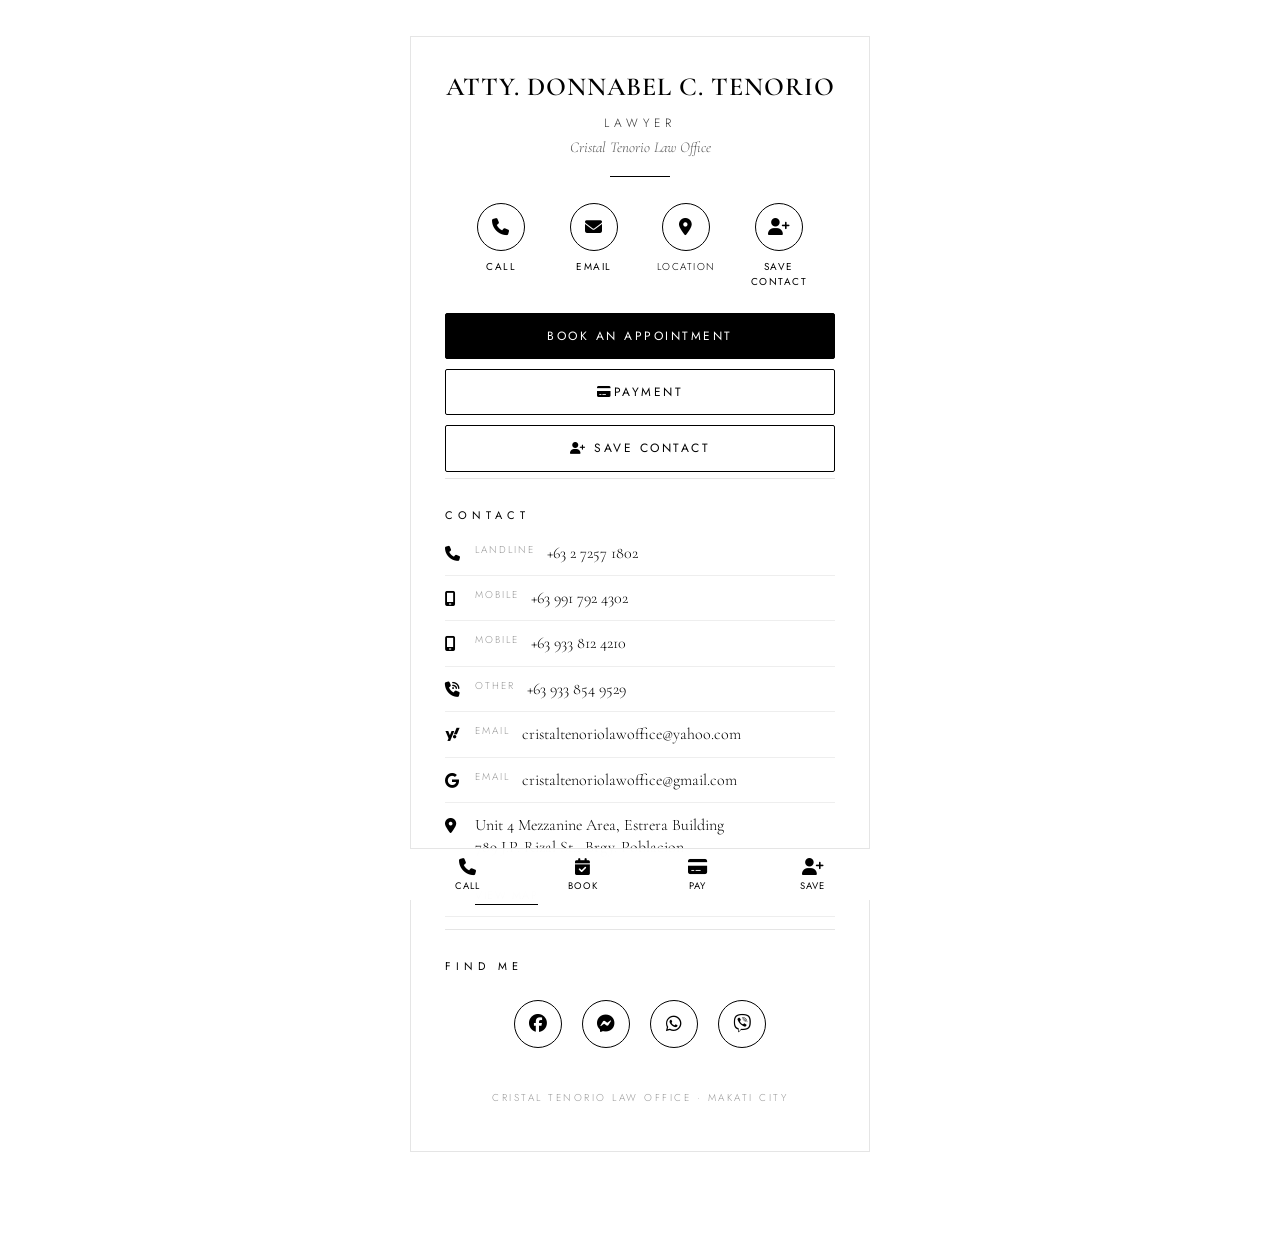
==== commit 3549f1b0: "Update preview.html" ====
--- a/preview.html
+++ b/preview.html
@@ -164,6 +164,12 @@
   -webkit-tap-highlight-color:transparent;
 }
 
+button.btn{
+  -webkit-appearance:none;
+  appearance:none;
+  line-height:1.2;
+}
+
 .btn-primary{
   background:var(--ink);
   border:1px solid var(--ink);
@@ -360,6 +366,8 @@
   color:var(--gray-8);
   text-align:center;
 }
+
+.note.color{ color:var(--gray-6); }
 
 /* ---------- Success state ---------- */
 .success{
@@ -610,6 +618,19 @@
   font-size:20px;
 }
 
+.modal-sub{
+  margin:0 0 18px;
+  font-family:var(--serif);
+  font-style:italic;
+  font-size:15px;
+  color:var(--gray-5);
+}
+
+.modal-sheet .success{
+  border:none;
+  padding:26px 6px;
+}
+
 .modal-x{
   position:absolute;
   top:14px;
@@ -745,10 +766,10 @@
       </button>
     </nav>
 
-    <!-- Primary actions -->
+    <!-- Primary actions (open popups) -->
     <div class="cta-row">
-      <a class="btn btn-primary" href="#appointment">Book an Appointment</a>
-      <a class="btn btn-outline" href="#payment"><i class="fa-solid fa-credit-card" aria-hidden="true"></i>Payment</a>
+      <button type="button" class="btn btn-primary" data-open="modal-appointment">Book an Appointment</button>
+      <button type="button" class="btn btn-outline" data-open="modal-payment"><i class="fa-solid fa-credit-card" aria-hidden="true"></i>Payment</button>
     </div>
     <button type="button" class="btn btn-outline btn-save-row js-save">
       <i class="fa-solid fa-user-plus" aria-hidden="true"></i> Save Contact
@@ -807,155 +828,6 @@
       </div>
 
     </div>
-  </section>
-
-  <!-- ================= BOOK AN APPOINTMENT ================= -->
-  <section class="section" id="appointment" aria-labelledby="appt-title">
-    <h2 class="section-title" id="appt-title">Book an Appointment</h2>
-    <p class="section-sub">Schedule a consultation with Atty. Donnabel C. Tenorio.</p>
-
-    <form id="appointment-form" novalidate>
-      <div class="field">
-        <span class="label" id="ctype-label">Consultation type</span>
-        <div class="chip-grid" id="ctype-grid" role="radiogroup" aria-labelledby="ctype-label"></div>
-      </div>
-
-      <div class="field">
-        <label for="appt-date">Preferred date</label>
-        <input type="date" id="appt-date" class="input" required autocomplete="off">
-      </div>
-
-      <div class="field">
-        <span class="label" id="ctime-label">Preferred time</span>
-        <div class="chip-grid cols-3" id="ctime-grid" role="radiogroup" aria-labelledby="ctime-label"></div>
-      </div>
-
-      <div class="field">
-        <label for="appt-name">Full name</label>
-        <input type="text" id="appt-name" class="input" autocomplete="name" required minlength="2" placeholder="Your name">
-      </div>
-
-      <div class="field">
-        <label for="appt-mobile">Mobile number</label>
-        <input type="tel" id="appt-mobile" class="input" autocomplete="tel" required placeholder="+63 9XX XXX XXXX">
-      </div>
-
-      <div class="field">
-        <label for="appt-email">Email address</label>
-        <input type="email" id="appt-email" class="input" autocomplete="email" required placeholder="you@example.com">
-      </div>
-
-      <div class="field">
-        <label for="appt-msg">Brief reason for consultation</label>
-        <textarea id="appt-msg" class="input" rows="3" maxlength="500" placeholder="Optional — tell us briefly what you need help with"></textarea>
-      </div>
-
-      <!-- Honeypot (spam trap) — humans never see this field -->
-      <div class="hp-field" aria-hidden="true">
-        <label for="appt-company">Company</label>
-        <input type="text" id="appt-company" tabindex="-1" autocomplete="off">
-      </div>
-
-      <p class="error" id="appt-error" role="alert"></p>
-
-      <button type="submit" class="btn btn-primary btn-block">Request Appointment</button>
-
-      <p class="privacy-note">Your information is used only to process this consultation request.</p>
-    </form>
-
-    <!-- Success state (shown after the request is sent) -->
-    <div class="success hidden" id="appt-success" role="status">
-      <i class="fa-solid fa-circle-check big-check" aria-hidden="true"></i>
-      <h3>Appointment Request Sent</h3>
-      <p>Thank you. Your consultation request has been received. We will contact you to confirm your appointment.</p>
-      <button type="button" class="btn btn-outline btn-block" id="add-calendar">
-        <i class="fa-regular fa-calendar-plus" aria-hidden="true"></i> Add to Calendar
-      </button>
-      <p class="note">Your appointment is confirmed only after the law office confirms your request.</p>
-    </div>
-  </section>
-
-  <!-- ================= PAYMENT ================= -->
-  <section class="section" id="payment" aria-labelledby="pay-title">
-    <h2 class="section-title" id="pay-title">Payment</h2>
-    <p class="section-sub">For consultation fees and other authorized payments.</p>
-
-    <div class="pay-card">
-      <div class="pay-head">
-        <span class="pay-bank">Metrobank</span>
-        <button type="button" class="copy-btn" data-copy="234-3-234-85796-8" aria-label="Copy Metrobank account number">
-          <i class="fa-regular fa-copy" aria-hidden="true"></i><span>Copy</span>
-        </button>
-      </div>
-      <div class="pay-row"><span>Account Name</span><b>Donnabel C. Tenorio</b></div>
-      <div class="pay-row"><span>Account Type</span><b>Savings</b></div>
-      <div class="pay-row"><span>Account Number</span><b class="acct">234-3-234-85796-8</b></div>
-    </div>
-
-    <div class="pay-card">
-      <div class="pay-head">
-        <span class="pay-bank">BDO</span>
-        <button type="button" class="copy-btn" data-copy="004078014983" aria-label="Copy BDO account number">
-          <i class="fa-regular fa-copy" aria-hidden="true"></i><span>Copy</span>
-        </button>
-      </div>
-      <div class="pay-row"><span>Account Name</span><b>Donnabel C. Tenorio</b></div>
-      <div class="pay-row"><span>Account Type</span><b>Current</b></div>
-      <div class="pay-row"><span>Account Number</span><b class="acct">004078014983</b></div>
-    </div>
-
-    <div class="pay-card">
-      <div class="pay-head">
-        <span class="pay-bank">GoTyme</span>
-        <button type="button" class="copy-btn" data-copy="015242977284" aria-label="Copy GoTyme account number">
-          <i class="fa-regular fa-copy" aria-hidden="true"></i><span>Copy</span>
-        </button>
-      </div>
-      <div class="pay-row"><span>Account Name</span><b>Donnabel C. Tenorio</b></div>
-      <div class="pay-row"><span>Account Type</span><b>Savings</b></div>
-      <div class="pay-row"><span>Account Number</span><b class="acct">015242977284</b></div>
-    </div>
-
-    <div class="pay-card">
-      <div class="pay-head">
-        <span class="pay-bank">GCash</span>
-        <button type="button" class="copy-btn" data-copy="09178892981" aria-label="Copy GCash mobile number">
-          <i class="fa-regular fa-copy" aria-hidden="true"></i><span>Copy</span>
-        </button>
-      </div>
-      <div class="pay-row"><span>Account Name</span><b>Donnabel C. Tenorio</b></div>
-      <div class="pay-row"><span>Account Type</span><b>Savings</b></div>
-      <div class="pay-row">
-        <span>Mobile Number</span>
-        <b><a class="gcash-tel" href="tel:+639178892981">0917 889 2981</a></b>
-      </div>
-    </div>
-
-    <!--
-      PAYMENT QR CODES (optional)
-      Drop real QR images at:
-        payment-qr/metrobank.png
-        payment-qr/bdo.png
-        payment-qr/gotyme.png
-        payment-qr/gcash.png
-      The area below shows automatically only for QR images that exist.
-      Missing images are hidden — no fake QR codes are generated.
-    -->
-    <div class="qr-area" id="qr-area">
-      <p class="qr-title">Scan to pay</p>
-      <div class="qr-grid">
-        <div class="qr-holder"><img src="payment-qr/metrobank.png" alt="Metrobank QR code" onerror="this.closest('.qr-holder').classList.add('no-qr')"></div>
-        <div class="qr-holder"><img src="payment-qr/bdo.png" alt="BDO QR code" onerror="this.closest('.qr-holder').classList.add('no-qr')"></div>
-        <div class="qr-holder"><img src="payment-qr/gotyme.png" alt="GoTyme QR code" onerror="this.closest('.qr-holder').classList.add('no-qr')"></div>
-        <div class="qr-holder"><img src="payment-qr/gcash.png" alt="GCash QR code" onerror="this.closest('.qr-holder').classList.add('no-qr')"></div>
-      </div>
-    </div>
-
-    <p class="pay-notice"><i class="fa-solid fa-triangle-exclamation" aria-hidden="true"></i> Please verify the account name and payment details before sending payment. Send your payment receipt through the designated communication channel.</p>
-
-    <button type="button" class="btn btn-outline btn-block" data-open="modal-receipt">
-      <i class="fa-regular fa-paper-plane" aria-hidden="true"></i> Send Payment Receipt
-    </button>
   </section>
 
   <!-- ================= FIND ME ================= -->
@@ -986,12 +858,12 @@
   <button type="button" data-open="modal-call" aria-label="Call the office">
     <i class="fa-solid fa-phone" aria-hidden="true"></i><span>Call</span>
   </button>
-  <a href="#appointment" aria-label="Book an appointment">
+  <button type="button" data-open="modal-appointment" aria-label="Book an appointment">
     <i class="fa-solid fa-calendar-check" aria-hidden="true"></i><span>Book</span>
-  </a>
-  <a href="#payment" aria-label="Payment information">
+  </button>
+  <button type="button" data-open="modal-payment" aria-label="Payment information">
     <i class="fa-solid fa-credit-card" aria-hidden="true"></i><span>Pay</span>
-  </a>
+  </button>
   <button type="button" class="js-save" aria-label="Save the contact">
     <i class="fa-solid fa-user-plus" aria-hidden="true"></i><span>Save</span>
   </button>
@@ -1022,6 +894,166 @@
       <a href="mailto:cristaltenoriolawoffice@gmail.com"><span class="m-label">Gmail</span><span class="m-value">cristaltenoriolawoffice@gmail.com</span><i class="fa-solid fa-chevron-right m-chevron" aria-hidden="true"></i></a>
       <a href="mailto:cristaltenoriolawoffice@yahoo.com?cc=cristaltenoriolawoffice@gmail.com"><span class="m-label">Both</span><span class="m-value">Send to both addresses</span><i class="fa-solid fa-chevron-right m-chevron" aria-hidden="true"></i></a>
     </div>
+    <button type="button" class="modal-close" data-close>Close</button>
+  </div>
+</div>
+
+<!-- ================= BOOK AN APPOINTMENT MODAL ================= -->
+<div class="modal" id="modal-appointment" role="dialog" aria-modal="true" aria-labelledby="modal-appt-title" aria-hidden="true">
+  <div class="modal-sheet">
+    <button type="button" class="modal-x" data-close aria-label="Close"><i class="fa-solid fa-xmark" aria-hidden="true"></i></button>
+    <h3 id="modal-appt-title">Book an Appointment</h3>
+    <p class="modal-sub">Schedule a consultation with Atty. Donnabel C. Tenorio.</p>
+
+    <form id="appointment-form" novalidate>
+      <div class="field">
+        <span class="label" id="ctype-label">Consultation type</span>
+        <div class="chip-grid" id="ctype-grid" role="radiogroup" aria-labelledby="ctype-label"></div>
+      </div>
+
+      <div class="field">
+        <label for="appt-date">Preferred date</label>
+        <input type="date" id="appt-date" class="input" required autocomplete="off">
+      </div>
+
+      <div class="field">
+        <span class="label" id="ctime-label">Preferred time</span>
+        <div class="chip-grid cols-3" id="ctime-grid" role="radiogroup" aria-labelledby="ctime-label"></div>
+      </div>
+
+      <div class="field">
+        <label for="appt-name">Full name</label>
+        <input type="text" id="appt-name" class="input" autocomplete="name" required minlength="2" placeholder="Your name">
+      </div>
+
+      <div class="field">
+        <label for="appt-mobile">Mobile number</label>
+        <input type="tel" id="appt-mobile" class="input" autocomplete="tel" required placeholder="+63 9XX XXX XXXX">
+      </div>
+
+      <div class="field">
+        <label for="appt-email">Email address</label>
+        <input type="email" id="appt-email" class="input" autocomplete="email" required placeholder="you@example.com">
+      </div>
+
+      <div class="field">
+        <label for="appt-msg">Brief reason for consultation</label>
+        <textarea id="appt-msg" class="input" rows="3" maxlength="500" placeholder="Optional — tell us briefly what you need help with"></textarea>
+      </div>
+
+      <!-- Honeypot (spam trap) — humans never see this field -->
+      <div class="hp-field" aria-hidden="true">
+        <label for="appt-company">Company</label>
+        <input type="text" id="appt-company" tabindex="-1" autocomplete="off">
+      </div>
+
+      <p class="error" id="appt-error" role="alert"></p>
+
+      <button type="submit" class="btn btn-primary btn-block">Request Appointment</button>
+
+      <p class="privacy-note">Your information is used only to process this consultation request.</p>
+    </form>
+
+    <!-- Success state (shown after the request is sent) -->
+    <div class="success hidden" id="appt-success" role="status">
+      <i class="fa-solid fa-circle-check big-check" aria-hidden="true"></i>
+      <h3>Appointment Request Sent</h3>
+      <p>Thank you. Your consultation request has been received. We will contact you to confirm your appointment.</p>
+      <p class="note color hidden" id="appt-fallback-note">Your email app should have opened with the request details — please send that email so the office receives it.</p>
+      <button type="button" class="btn btn-outline btn-block" id="add-calendar">
+        <i class="fa-regular fa-calendar-plus" aria-hidden="true"></i> Add to Calendar
+      </button>
+      <p class="note">Your appointment is confirmed only after the law office confirms your request.</p>
+    </div>
+
+    <button type="button" class="modal-close" data-close>Close</button>
+  </div>
+</div>
+
+<!-- ================= PAYMENT MODAL ================= -->
+<div class="modal" id="modal-payment" role="dialog" aria-modal="true" aria-labelledby="modal-pay-title" aria-hidden="true">
+  <div class="modal-sheet">
+    <button type="button" class="modal-x" data-close aria-label="Close"><i class="fa-solid fa-xmark" aria-hidden="true"></i></button>
+    <h3 id="modal-pay-title">Payment</h3>
+    <p class="modal-sub">For consultation fees and other authorized payments.</p>
+
+    <div class="pay-card">
+      <div class="pay-head">
+        <span class="pay-bank">Metrobank</span>
+        <button type="button" class="copy-btn" data-copy="234-3-234-85796-8" aria-label="Copy Metrobank account number">
+          <i class="fa-regular fa-copy" aria-hidden="true"></i><span>Copy</span>
+        </button>
+      </div>
+      <div class="pay-row"><span>Account Name</span><b>Donnabel C. Tenorio</b></div>
+      <div class="pay-row"><span>Account Type</span><b>Savings</b></div>
+      <div class="pay-row"><span>Account Number</span><b class="acct">234-3-234-85796-8</b></div>
+    </div>
+
+    <div class="pay-card">
+      <div class="pay-head">
+        <span class="pay-bank">BDO</span>
+        <button type="button" class="copy-btn" data-copy="004078014983" aria-label="Copy BDO account number">
+          <i class="fa-regular fa-copy" aria-hidden="true"></i><span>Copy</span>
+        </button>
+      </div>
+      <div class="pay-row"><span>Account Name</span><b>Donnabel C. Tenorio</b></div>
+      <div class="pay-row"><span>Account Type</span><b>Current</b></div>
+      <div class="pay-row"><span>Account Number</span><b class="acct">004078014983</b></div>
+    </div>
+
+    <div class="pay-card">
+      <div class="pay-head">
+        <span class="pay-bank">GoTyme</span>
+        <button type="button" class="copy-btn" data-copy="015242977284" aria-label="Copy GoTyme account number">
+          <i class="fa-regular fa-copy" aria-hidden="true"></i><span>Copy</span>
+        </button>
+      </div>
+      <div class="pay-row"><span>Account Name</span><b>Donnabel C. Tenorio</b></div>
+      <div class="pay-row"><span>Account Type</span><b>Savings</b></div>
+      <div class="pay-row"><span>Account Number</span><b class="acct">015242977284</b></div>
+    </div>
+
+    <div class="pay-card">
+      <div class="pay-head">
+        <span class="pay-bank">GCash</span>
+        <button type="button" class="copy-btn" data-copy="09178892981" aria-label="Copy GCash mobile number">
+          <i class="fa-regular fa-copy" aria-hidden="true"></i><span>Copy</span>
+        </button>
+      </div>
+      <div class="pay-row"><span>Account Name</span><b>Donnabel C. Tenorio</b></div>
+      <div class="pay-row"><span>Account Type</span><b>Savings</b></div>
+      <div class="pay-row">
+        <span>Mobile Number</span>
+        <b><a class="gcash-tel" href="tel:+639178892981">0917 889 2981</a></b>
+      </div>
+    </div>
+
+    <!--
+      PAYMENT QR CODES (optional)
+      Drop real QR images at:
+        payment-qr/metrobank.png
+        payment-qr/bdo.png
+        payment-qr/gotyme.png
+        payment-qr/gcash.png
+      The area below shows automatically only for QR images that exist.
+      Missing images are hidden — no fake QR codes are generated.
+    -->
+    <div class="qr-area" id="qr-area">
+      <p class="qr-title">Scan to pay</p>
+      <div class="qr-grid">
+        <div class="qr-holder"><img src="payment-qr/metrobank.png" alt="Metrobank QR code" onerror="this.closest('.qr-holder').classList.add('no-qr')"></div>
+        <div class="qr-holder"><img src="payment-qr/bdo.png" alt="BDO QR code" onerror="this.closest('.qr-holder').classList.add('no-qr')"></div>
+        <div class="qr-holder"><img src="payment-qr/gotyme.png" alt="GoTyme QR code" onerror="this.closest('.qr-holder').classList.add('no-qr')"></div>
+        <div class="qr-holder"><img src="payment-qr/gcash.png" alt="GCash QR code" onerror="this.closest('.qr-holder').classList.add('no-qr')"></div>
+      </div>
+    </div>
+
+    <p class="pay-notice"><i class="fa-solid fa-triangle-exclamation" aria-hidden="true"></i> Please verify the account name and payment details before sending payment. Send your payment receipt through the designated communication channel.</p>
+
+    <button type="button" class="btn btn-outline btn-block" data-open="modal-receipt">
+      <i class="fa-regular fa-paper-plane" aria-hidden="true"></i> Send Payment Receipt
+    </button>
+
     <button type="button" class="modal-close" data-close>Close</button>
   </div>
 </div>
@@ -1173,19 +1205,19 @@
 
 /* ---------------------------------------------------------------
    SAVE CONTACT
-   Builds the vCard in the browser and hands it to the device in
-   the most "save to contacts" friendly way each platform supports.
-
-   How it works on each device:
-   - Android (Chrome): Web Share API with the .vcf file is used when
-     supported, so the share sheet opens and "Contacts" / "Save to
-     contacts" appears as a handler. The user confirms there — a
-     browser can NEVER silently write to the address book.
-   - iPhone / iPad (Safari): Safari ignores the download attribute,
-     so we navigate to the vCard blob URL; iOS opens the .vcf in its
-     file/contact handler where the user taps "Add" to save.
-   - Desktop: a normal download of Attorney_Tenorio.vcf — the user
-     then imports it (Outlook / Contacts / iCloud) as usual.
+   Builds the vCard (CRLF line endings, as the vCard spec requires)
+   and hands it to the device in the most "save to contacts" friendly
+   way each platform supports. A browser can NEVER silently write to
+   the phone's address book — the visitor always taps the final
+   confirmation, and the page never claims otherwise.
+
+   - iPhone / iPad (Safari): navigating to a data: vCard URL opens
+     the system contact preview, where the visitor taps "Add".
+   - Android (Chrome): the .vcf is shared through the Web Share API;
+     "Contacts" / "Save to contacts" appears in the share sheet and
+     the visitor confirms there.
+   - Desktop & other browsers: the .vcf downloads normally and is
+     imported via Outlook / Contacts / iCloud as usual.
    --------------------------------------------------------------- */
 function buildVCard(){
   var lines = [
@@ -1218,41 +1250,38 @@
 
 function saveContact(){
   var vcard = buildVCard();
-  var blob = new Blob([vcard], { type: "text/vcard" });
-  var url = URL.createObjectURL(blob);
-  var revoke = setTimeout(function(){ URL.revokeObjectURL(url); }, 60000);
-
-  /* Android Chrome — share the .vcf so the Contacts app can import it */
+
+  /* iPhone / iPad — data: vCard opens the iOS contact preview */
+  if (isIOS()){
+    var uri = "data:text/vcard;charset=utf-8," + encodeURIComponent(vcard);
+    window.location.href = uri;
+    setTimeout(function(){
+      toast("Tap “Add” to save the contact, or Share → Save to Contacts.");
+    }, 800);
+    return;
+  }
+
+  /* Android — try the system share sheet with the .vcf file so the
+     Contacts app is available as a handler */
   if (isAndroid() && navigator.share && navigator.canShare){
-    var file = new File([blob], "Attorney_Tenorio.vcf", { type: "text/vcard" });
+    var file = new File([vcard], "Attorney_Tenorio.vcf", { type: "text/vcard" });
     if (navigator.canShare({ files: [file] })){
       navigator.share({ files: [file], title: OFFICE.fullName })
-        .then(function(){ toast("Choose Contacts to save."); })
-        .catch(function(){ /* user cancelled — fall through silently */ })
-        .finally(function(){ clearTimeout(revoke); });
+        .catch(function(){ /* user cancelled — nothing to do */ });
       return;
     }
   }
 
-  /* iOS Safari — no <a download> support: open the vCard so iOS shows
-     its contact handler (the user taps "Add") */
-  if (isIOS()){
-    window.location.href = url;
-    clearTimeout(revoke);
-    setTimeout(function(){
-      toast("Choose “Open in Contacts” then Add, or tap Share → Save to Contacts.");
-    }, 600);
-    return;
-  }
-
-  /* Desktop & everything else — normal download of the .vcf file */
+  /* Desktop & other browsers — normal download of the .vcf file */
+  var blob = new Blob([vcard], { type: "text/vcard" });
+  var url = URL.createObjectURL(blob);
   var a = document.createElement("a");
   a.href = url;
   a.download = "Attorney_Tenorio.vcf";
   document.body.appendChild(a);
   a.click();
   a.remove();
-  clearTimeout(revoke);
+  setTimeout(function(){ URL.revokeObjectURL(url); }, 60000);
   toast("Contact file downloaded — open it to add to your contacts.");
 }
 
@@ -1268,7 +1297,7 @@
   m.classList.add("open");
   m.setAttribute("aria-hidden", "false");
   document.body.style.overflow = "hidden";
-  var first = m.querySelector("a, button, input, select, textarea");
+  var first = m.querySelector("input, select, textarea, a[href], button");
   if (first) first.focus();
 }
 
@@ -1416,13 +1445,16 @@
   apptForm.classList.add("hidden");
   var success = $("appt-success");
   var fb = $("appt-fallback-note");
-  if (mode === "email-fallback"){
-    fb.classList.remove("hidden");
-  } else {
-    fb.classList.add("hidden");
+  if (fb){
+    if (mode === "email-fallback"){
+      fb.classList.remove("hidden");
+    } else {
+      fb.classList.add("hidden");
+    }
   }
   success.classList.remove("hidden");
-  success.scrollIntoView({ behavior: "smooth", block: "center" });
+  var sheet = document.querySelector("#modal-appointment .modal-sheet");
+  if (sheet) sheet.scrollTo({ top: 0, behavior: "smooth" });
 }
 
 apptForm.addEventListener("submit", async function(e){
@@ -1446,15 +1478,18 @@
         body: JSON.stringify(payload)
       });
       if (!res.ok) throw new Error("HTTP " + res.status);
+      apptForm.reset();
       showAppointmentSuccess("backend");
       toast("Appointment request sent.");
     } catch (err){
       /* Backend unreachable → graceful email fallback */
+      apptForm.reset();
       openAppointmentMailto(payload);
       showAppointmentSuccess("email-fallback");
     }
   } else {
     /* No endpoint configured → email fallback */
+    apptForm.reset();
     openAppointmentMailto(payload);
     showAppointmentSuccess("email-fallback");
   }
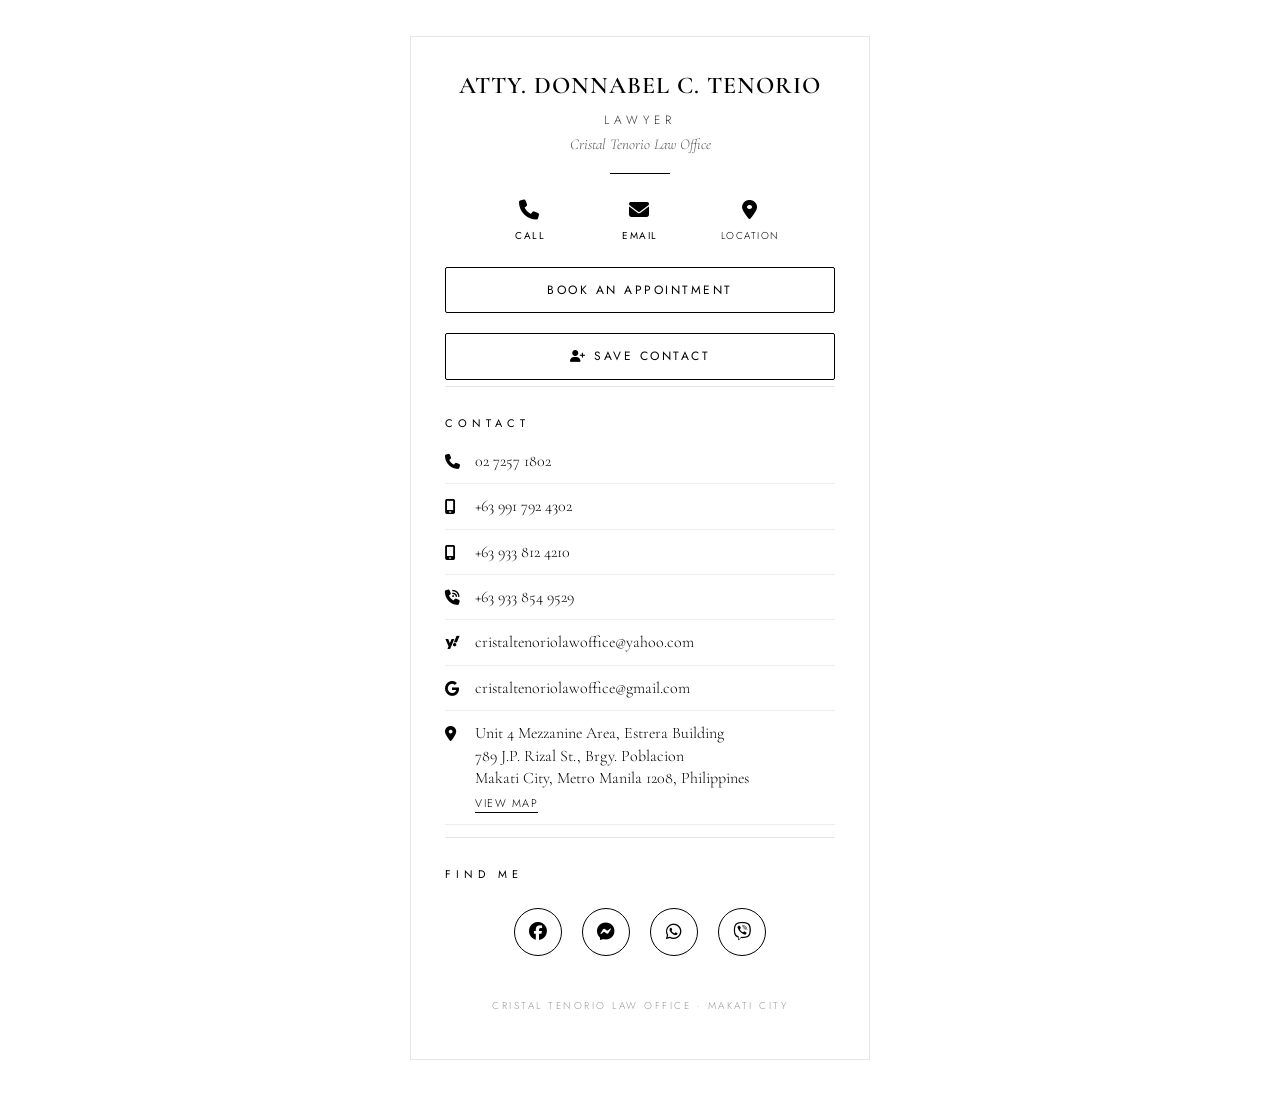
==== commit e3c4386e: "Update preview.html" ====
--- a/preview.html
+++ b/preview.html
@@ -5,7 +5,7 @@
 <meta name="viewport" content="width=device-width, initial-scale=1.0, viewport-fit=cover">
 <meta name="theme-color" content="#ffffff">
 <title>Atty. Donnabel C. Tenorio — Cristal Tenorio Law Office | Digital Business Card</title>
-<meta name="description" content="Digital business card for Atty. Donnabel C. Tenorio, Cristal Tenorio Law Office, Makati City. Call, email, save the contact, book a consultation or send payment.">
+<meta name="description" content="Digital business card for Atty. Donnabel C. Tenorio, Cristal Tenorio Law Office, Makati City. Call, email, save the contact or book a consultation.">
 <meta property="og:title" content="Atty. Donnabel C. Tenorio — Cristal Tenorio Law Office">
 <meta property="og:type" content="website">
 <link rel="icon" href="data:image/svg+xml,%3Csvg xmlns='http://www.w3.org/2000/svg' viewBox='0 0 64 64'%3E%3Crect width='64' height='64' fill='%23000000'/%3E%3Ctext x='32' y='44' font-family='Georgia,serif' font-size='36' fill='%23ffffff' text-anchor='middle'%3ET%3C/text%3E%3C/svg%3E">
@@ -42,7 +42,7 @@
 
 body{
   margin:0;
-  padding:0 18px calc(96px + env(safe-area-inset-bottom));
+  padding:0 18px 48px;
   background:var(--paper);
   color:var(--ink);
   font-family:var(--sans);
@@ -67,12 +67,13 @@
 .name{
   margin:0;
   font-family:var(--serif);
-  font-size:26px;
+  font-size:clamp(18px, 5.2vw, 24px);
   font-weight:600;
   letter-spacing:1px;
   text-transform:uppercase;
   text-align:center;
   line-height:1.25;
+  white-space:nowrap;   /* always one line */
 }
 
 .role{
@@ -100,12 +101,12 @@
   margin:20px auto 26px;
 }
 
-/* ---------- Quick action icons ---------- */
+/* ---------- Quick action icons (no circles) ---------- */
 .icon-row{
   display:grid;
-  grid-template-columns:repeat(4,1fr);
+  grid-template-columns:repeat(3,1fr);
   gap:10px;
-  max-width:360px;
+  max-width:320px;
   margin:0 auto;
 }
 
@@ -128,22 +129,14 @@
 }
 
 .icon-button i{
-  display:flex;
-  align-items:center;
-  justify-content:center;
-  width:48px;
-  height:48px;
-  border:1px solid var(--ink);
-  border-radius:50%;
-  font-size:17px;
+  font-size:20px;
   color:var(--ink);
-  transition:background-color .25s ease, color .25s ease;
+  transition:opacity .2s ease;
 }
 
 .icon-button:hover i,
 .icon-button:focus-visible i{
-  background:var(--ink);
-  color:var(--paper);
+  opacity:.55;
 }
 
 /* ---------- Buttons ---------- */
@@ -397,111 +390,6 @@
 
 .hidden{ display:none !important; }
 
-/* ---------- Payment ---------- */
-.pay-card{
-  border:1px solid var(--line-soft);
-  padding:16px 16px 12px;
-  margin-bottom:14px;
-}
-
-.pay-head{
-  display:flex;
-  align-items:center;
-  justify-content:space-between;
-  margin-bottom:12px;
-}
-
-.pay-bank{
-  font-family:var(--serif);
-  font-weight:600;
-  font-size:19px;
-}
-
-.copy-btn{
-  display:inline-flex;
-  align-items:center;
-  gap:7px;
-  border:1px solid var(--ink);
-  background:var(--paper);
-  color:var(--ink);
-  font-family:var(--sans);
-  font-size:10px;
-  letter-spacing:1.5px;
-  text-transform:uppercase;
-  padding:7px 12px;
-  cursor:pointer;
-  transition:background-color .2s ease, color .2s ease;
-}
-
-.copy-btn:hover{
-  background:var(--ink);
-  color:var(--paper);
-}
-
-.copy-btn.copied{ background:var(--ink); color:var(--paper); }
-
-.pay-row{
-  display:flex;
-  justify-content:space-between;
-  gap:12px;
-  padding:5px 0;
-  font-size:13px;
-  line-height:1.5;
-}
-
-.pay-row span{ color:var(--gray-6); white-space:nowrap; }
-.pay-row b{ font-weight:500; text-align:right; word-break:break-all; }
-.pay-row .acct{ letter-spacing:.5px; }
-
-.gcash-tel{
-  color:var(--ink);
-  font-weight:500;
-  text-decoration:underline dotted;
-}
-
-/* QR codes (hidden until real images are added) */
-.qr-area{ margin:20px 0; text-align:center; }
-
-.qr-title{
-  margin:0 0 12px;
-  font-size:10px;
-  letter-spacing:3px;
-  text-transform:uppercase;
-  color:var(--gray-8);
-}
-
-.qr-grid{
-  display:grid;
-  grid-template-columns:repeat(2,1fr);
-  gap:12px;
-  max-width:230px;
-  margin:0 auto;
-}
-
-.qr-holder{
-  border:1px solid var(--line-faint);
-  padding:6px;
-}
-
-.qr-holder img{
-  display:block;
-  width:100%;
-  height:auto;
-}
-
-.qr-holder.no-qr{ display:none; }
-
-.pay-notice{
-  margin:20px 0;
-  padding:12px 0;
-  border-top:1px solid var(--line-faint);
-  font-size:12px;
-  line-height:1.65;
-  color:var(--gray-6);
-}
-
-.pay-notice i{ margin-right:6px; }
-
 /* ---------- Social ---------- */
 .social{
   display:flex;
@@ -538,45 +426,6 @@
   color:var(--gray-9);
 }
 
-/* ---------- Sticky bottom action bar ---------- */
-.bottom-bar{
-  position:fixed;
-  left:0;
-  right:0;
-  bottom:0;
-  z-index:60;
-  max-width:460px;
-  margin:0 auto;
-  display:flex;
-  background:rgba(255,255,255,.97);
-  backdrop-filter:blur(8px);
-  -webkit-backdrop-filter:blur(8px);
-  border-top:1px solid var(--line-soft);
-  padding-bottom:env(safe-area-inset-bottom);
-}
-
-.bottom-bar a,
-.bottom-bar button{
-  flex:1;
-  display:flex;
-  flex-direction:column;
-  align-items:center;
-  gap:4px;
-  padding:9px 0 7px;
-  border:none;
-  background:none;
-  font-family:var(--sans);
-  font-size:9.5px;
-  letter-spacing:1px;
-  text-transform:uppercase;
-  color:var(--ink);
-  text-decoration:none;
-  cursor:pointer;
-  -webkit-tap-highlight-color:transparent;
-}
-
-.bottom-bar i{ font-size:17px; }
-
 /* ---------- Modals (bottom sheet) ---------- */
 .modal{
   position:fixed;
@@ -697,7 +546,7 @@
 .toast{
   position:fixed;
   left:50%;
-  bottom:calc(84px + env(safe-area-inset-bottom));
+  bottom:40px;
   z-index:120;
   transform:translateX(-50%) translateY(8px);
   max-width:88%;
@@ -750,7 +599,7 @@
     <p class="office">Cristal Tenorio Law Office</p>
     <div class="rule" role="presentation"></div>
 
-    <!-- Quick actions: Call · Email · Location · Save Contact -->
+    <!-- Quick actions (icon only, no circles): Call · Email · Location -->
     <nav class="icon-row" aria-label="Quick actions">
       <button type="button" class="icon-button" data-open="modal-call" aria-label="Call the office">
         <i class="fa-solid fa-phone" aria-hidden="true"></i><span>Call</span>
@@ -761,59 +610,47 @@
       <a class="icon-button" href="https://www.google.com/maps/search/?api=1&amp;query=789+J.P.+Rizal+St.%2C+Brgy.+Poblacion%2C+Makati+City%2C+Metro+Manila+1208" target="_blank" rel="noopener" aria-label="Open office location in Google Maps">
         <i class="fa-solid fa-location-dot" aria-hidden="true"></i><span>Location</span>
       </a>
-      <button type="button" class="icon-button js-save" aria-label="Save the contact to your phone">
-        <i class="fa-solid fa-user-plus" aria-hidden="true"></i><span>Save Contact</span>
-      </button>
     </nav>
 
-    <!-- Primary actions (open popups) -->
+    <!-- Primary action tabs -->
     <div class="cta-row">
-      <button type="button" class="btn btn-primary" data-open="modal-appointment">Book an Appointment</button>
-      <button type="button" class="btn btn-outline" data-open="modal-payment"><i class="fa-solid fa-credit-card" aria-hidden="true"></i>Payment</button>
+      <button type="button" class="btn btn-outline" data-open="modal-appointment">Book an Appointment</button>
+      <button type="button" class="btn btn-outline btn-save-row js-save"><i class="fa-solid fa-user-plus" aria-hidden="true"></i> Save Contact</button>
     </div>
-    <button type="button" class="btn btn-outline btn-save-row js-save">
-      <i class="fa-solid fa-user-plus" aria-hidden="true"></i> Save Contact
-    </button>
   </header>
 
-  <!-- ================= CONTACT ================= -->
+  <!-- ================= CONTACT (numbers only, clickable) ================= -->
   <section class="section" aria-labelledby="contact-title">
     <h2 class="section-title" id="contact-title">Contact</h2>
     <div class="contact-list">
 
       <a class="contact-item" href="tel:+63272571802">
         <i class="fa-solid fa-phone" aria-hidden="true"></i>
-        <span class="item-label">Landline</span>
-        <span class="item-value">+63 2 7257 1802</span>
+        <span class="item-value">02 7257 1802</span>
       </a>
 
       <a class="contact-item" href="tel:+639917924302">
         <i class="fa-solid fa-mobile-screen" aria-hidden="true"></i>
-        <span class="item-label">Mobile</span>
         <span class="item-value">+63 991 792 4302</span>
       </a>
 
       <a class="contact-item" href="tel:+639338124210">
         <i class="fa-solid fa-mobile-screen" aria-hidden="true"></i>
-        <span class="item-label">Mobile</span>
         <span class="item-value">+63 933 812 4210</span>
       </a>
 
       <a class="contact-item" href="tel:+639338549529">
         <i class="fa-solid fa-phone-volume" aria-hidden="true"></i>
-        <span class="item-label">Other</span>
         <span class="item-value">+63 933 854 9529</span>
       </a>
 
       <a class="contact-item" href="mailto:cristaltenoriolawoffice@yahoo.com">
         <i class="fa-brands fa-yahoo" aria-hidden="true"></i>
-        <span class="item-label">Email</span>
         <span class="item-value">cristaltenoriolawoffice@yahoo.com</span>
       </a>
 
       <a class="contact-item" href="mailto:cristaltenoriolawoffice@gmail.com">
         <i class="fa-brands fa-google" aria-hidden="true"></i>
-        <span class="item-label">Email</span>
         <span class="item-value">cristaltenoriolawoffice@gmail.com</span>
       </a>
 
@@ -853,32 +690,16 @@
 
 </main>
 
-<!-- ================= STICKY ACTION BAR ================= -->
-<nav class="bottom-bar" aria-label="Quick actions">
-  <button type="button" data-open="modal-call" aria-label="Call the office">
-    <i class="fa-solid fa-phone" aria-hidden="true"></i><span>Call</span>
-  </button>
-  <button type="button" data-open="modal-appointment" aria-label="Book an appointment">
-    <i class="fa-solid fa-calendar-check" aria-hidden="true"></i><span>Book</span>
-  </button>
-  <button type="button" data-open="modal-payment" aria-label="Payment information">
-    <i class="fa-solid fa-credit-card" aria-hidden="true"></i><span>Pay</span>
-  </button>
-  <button type="button" class="js-save" aria-label="Save the contact">
-    <i class="fa-solid fa-user-plus" aria-hidden="true"></i><span>Save</span>
-  </button>
-</nav>
-
 <!-- ================= CALL MODAL ================= -->
 <div class="modal" id="modal-call" role="dialog" aria-modal="true" aria-labelledby="modal-call-title" aria-hidden="true">
   <div class="modal-sheet">
     <button type="button" class="modal-x" data-close aria-label="Close"><i class="fa-solid fa-xmark" aria-hidden="true"></i></button>
     <h3 id="modal-call-title">Call the office</h3>
     <div class="modal-list">
-      <a href="tel:+63272571802"><span class="m-label">Landline</span><span class="m-value">+63 2 7257 1802</span><i class="fa-solid fa-chevron-right m-chevron" aria-hidden="true"></i></a>
-      <a href="tel:+639917924302"><span class="m-label">Mobile</span><span class="m-value">+63 991 792 4302</span><i class="fa-solid fa-chevron-right m-chevron" aria-hidden="true"></i></a>
-      <a href="tel:+639338124210"><span class="m-label">Mobile</span><span class="m-value">+63 933 812 4210</span><i class="fa-solid fa-chevron-right m-chevron" aria-hidden="true"></i></a>
-      <a href="tel:+639338549529"><span class="m-label">Other</span><span class="m-value">+63 933 854 9529</span><i class="fa-solid fa-chevron-right m-chevron" aria-hidden="true"></i></a>
+      <a href="tel:+63272571802"><span class="m-value">02 7257 1802</span><i class="fa-solid fa-chevron-right m-chevron" aria-hidden="true"></i></a>
+      <a href="tel:+639917924302"><span class="m-value">+63 991 792 4302</span><i class="fa-solid fa-chevron-right m-chevron" aria-hidden="true"></i></a>
+      <a href="tel:+639338124210"><span class="m-value">+63 933 812 4210</span><i class="fa-solid fa-chevron-right m-chevron" aria-hidden="true"></i></a>
+      <a href="tel:+639338549529"><span class="m-value">+63 933 854 9529</span><i class="fa-solid fa-chevron-right m-chevron" aria-hidden="true"></i></a>
     </div>
     <button type="button" class="modal-close" data-close>Close</button>
   </div>
@@ -890,9 +711,9 @@
     <button type="button" class="modal-x" data-close aria-label="Close"><i class="fa-solid fa-xmark" aria-hidden="true"></i></button>
     <h3 id="modal-email-title">Email the office</h3>
     <div class="modal-list">
-      <a href="mailto:cristaltenoriolawoffice@yahoo.com"><span class="m-label">Yahoo</span><span class="m-value">cristaltenoriolawoffice@yahoo.com</span><i class="fa-solid fa-chevron-right m-chevron" aria-hidden="true"></i></a>
-      <a href="mailto:cristaltenoriolawoffice@gmail.com"><span class="m-label">Gmail</span><span class="m-value">cristaltenoriolawoffice@gmail.com</span><i class="fa-solid fa-chevron-right m-chevron" aria-hidden="true"></i></a>
-      <a href="mailto:cristaltenoriolawoffice@yahoo.com?cc=cristaltenoriolawoffice@gmail.com"><span class="m-label">Both</span><span class="m-value">Send to both addresses</span><i class="fa-solid fa-chevron-right m-chevron" aria-hidden="true"></i></a>
+      <a href="mailto:cristaltenoriolawoffice@yahoo.com"><span class="m-value">cristaltenoriolawoffice@yahoo.com</span><i class="fa-solid fa-chevron-right m-chevron" aria-hidden="true"></i></a>
+      <a href="mailto:cristaltenoriolawoffice@gmail.com"><span class="m-value">cristaltenoriolawoffice@gmail.com</span><i class="fa-solid fa-chevron-right m-chevron" aria-hidden="true"></i></a>
+      <a href="mailto:cristaltenoriolawoffice@yahoo.com?cc=cristaltenoriolawoffice@gmail.com"><span class="m-value">Send to both addresses</span><i class="fa-solid fa-chevron-right m-chevron" aria-hidden="true"></i></a>
     </div>
     <button type="button" class="modal-close" data-close>Close</button>
   </div>
@@ -918,7 +739,7 @@
 
       <div class="field">
         <span class="label" id="ctime-label">Preferred time</span>
-        <div class="chip-grid cols-3" id="ctime-grid" role="radiogroup" aria-labelledby="ctime-label"></div>
+        <div class="chip-grid" id="ctime-grid" role="radiogroup" aria-labelledby="ctime-label"></div>
       </div>
 
       <div class="field">
@@ -949,7 +770,7 @@
 
       <p class="error" id="appt-error" role="alert"></p>
 
-      <button type="submit" class="btn btn-primary btn-block">Request Appointment</button>
+      <button type="submit" class="btn btn-outline btn-block">Request Appointment</button>
 
       <p class="privacy-note">Your information is used only to process this consultation request.</p>
     </form>
@@ -970,154 +791,6 @@
   </div>
 </div>
 
-<!-- ================= PAYMENT MODAL ================= -->
-<div class="modal" id="modal-payment" role="dialog" aria-modal="true" aria-labelledby="modal-pay-title" aria-hidden="true">
-  <div class="modal-sheet">
-    <button type="button" class="modal-x" data-close aria-label="Close"><i class="fa-solid fa-xmark" aria-hidden="true"></i></button>
-    <h3 id="modal-pay-title">Payment</h3>
-    <p class="modal-sub">For consultation fees and other authorized payments.</p>
-
-    <div class="pay-card">
-      <div class="pay-head">
-        <span class="pay-bank">Metrobank</span>
-        <button type="button" class="copy-btn" data-copy="234-3-234-85796-8" aria-label="Copy Metrobank account number">
-          <i class="fa-regular fa-copy" aria-hidden="true"></i><span>Copy</span>
-        </button>
-      </div>
-      <div class="pay-row"><span>Account Name</span><b>Donnabel C. Tenorio</b></div>
-      <div class="pay-row"><span>Account Type</span><b>Savings</b></div>
-      <div class="pay-row"><span>Account Number</span><b class="acct">234-3-234-85796-8</b></div>
-    </div>
-
-    <div class="pay-card">
-      <div class="pay-head">
-        <span class="pay-bank">BDO</span>
-        <button type="button" class="copy-btn" data-copy="004078014983" aria-label="Copy BDO account number">
-          <i class="fa-regular fa-copy" aria-hidden="true"></i><span>Copy</span>
-        </button>
-      </div>
-      <div class="pay-row"><span>Account Name</span><b>Donnabel C. Tenorio</b></div>
-      <div class="pay-row"><span>Account Type</span><b>Current</b></div>
-      <div class="pay-row"><span>Account Number</span><b class="acct">004078014983</b></div>
-    </div>
-
-    <div class="pay-card">
-      <div class="pay-head">
-        <span class="pay-bank">GoTyme</span>
-        <button type="button" class="copy-btn" data-copy="015242977284" aria-label="Copy GoTyme account number">
-          <i class="fa-regular fa-copy" aria-hidden="true"></i><span>Copy</span>
-        </button>
-      </div>
-      <div class="pay-row"><span>Account Name</span><b>Donnabel C. Tenorio</b></div>
-      <div class="pay-row"><span>Account Type</span><b>Savings</b></div>
-      <div class="pay-row"><span>Account Number</span><b class="acct">015242977284</b></div>
-    </div>
-
-    <div class="pay-card">
-      <div class="pay-head">
-        <span class="pay-bank">GCash</span>
-        <button type="button" class="copy-btn" data-copy="09178892981" aria-label="Copy GCash mobile number">
-          <i class="fa-regular fa-copy" aria-hidden="true"></i><span>Copy</span>
-        </button>
-      </div>
-      <div class="pay-row"><span>Account Name</span><b>Donnabel C. Tenorio</b></div>
-      <div class="pay-row"><span>Account Type</span><b>Savings</b></div>
-      <div class="pay-row">
-        <span>Mobile Number</span>
-        <b><a class="gcash-tel" href="tel:+639178892981">0917 889 2981</a></b>
-      </div>
-    </div>
-
-    <!--
-      PAYMENT QR CODES (optional)
-      Drop real QR images at:
-        payment-qr/metrobank.png
-        payment-qr/bdo.png
-        payment-qr/gotyme.png
-        payment-qr/gcash.png
-      The area below shows automatically only for QR images that exist.
-      Missing images are hidden — no fake QR codes are generated.
-    -->
-    <div class="qr-area" id="qr-area">
-      <p class="qr-title">Scan to pay</p>
-      <div class="qr-grid">
-        <div class="qr-holder"><img src="payment-qr/metrobank.png" alt="Metrobank QR code" onerror="this.closest('.qr-holder').classList.add('no-qr')"></div>
-        <div class="qr-holder"><img src="payment-qr/bdo.png" alt="BDO QR code" onerror="this.closest('.qr-holder').classList.add('no-qr')"></div>
-        <div class="qr-holder"><img src="payment-qr/gotyme.png" alt="GoTyme QR code" onerror="this.closest('.qr-holder').classList.add('no-qr')"></div>
-        <div class="qr-holder"><img src="payment-qr/gcash.png" alt="GCash QR code" onerror="this.closest('.qr-holder').classList.add('no-qr')"></div>
-      </div>
-    </div>
-
-    <p class="pay-notice"><i class="fa-solid fa-triangle-exclamation" aria-hidden="true"></i> Please verify the account name and payment details before sending payment. Send your payment receipt through the designated communication channel.</p>
-
-    <button type="button" class="btn btn-outline btn-block" data-open="modal-receipt">
-      <i class="fa-regular fa-paper-plane" aria-hidden="true"></i> Send Payment Receipt
-    </button>
-
-    <button type="button" class="modal-close" data-close>Close</button>
-  </div>
-</div>
-
-<!-- ================= PAYMENT RECEIPT MODAL ================= -->
-<div class="modal" id="modal-receipt" role="dialog" aria-modal="true" aria-labelledby="modal-receipt-title" aria-hidden="true">
-  <div class="modal-sheet">
-    <button type="button" class="modal-x" data-close aria-label="Close"><i class="fa-solid fa-xmark" aria-hidden="true"></i></button>
-    <h3 id="modal-receipt-title">Send Payment Receipt</h3>
-    <form id="receipt-form" novalidate>
-      <div class="field">
-        <label for="rec-name">Name</label>
-        <input type="text" id="rec-name" class="input" autocomplete="name" required minlength="2" placeholder="Your name">
-      </div>
-      <div class="field">
-        <label for="rec-email">Email</label>
-        <input type="email" id="rec-email" class="input" autocomplete="email" required placeholder="you@example.com">
-      </div>
-      <div class="field">
-        <label for="rec-mobile">Mobile number</label>
-        <input type="tel" id="rec-mobile" class="input" autocomplete="tel" required placeholder="+63 9XX XXX XXXX">
-      </div>
-      <div class="field">
-        <label for="rec-method">Payment method</label>
-        <select id="rec-method" class="input" required>
-          <option value="">Select method…</option>
-          <option>Metrobank</option>
-          <option>BDO</option>
-          <option>GoTyme</option>
-          <option>GCash</option>
-          <option>Other</option>
-        </select>
-      </div>
-      <div class="field">
-        <label for="rec-amount">Amount</label>
-        <input type="text" id="rec-amount" class="input" required inputmode="decimal" placeholder="e.g. 2,500.00">
-      </div>
-      <div class="field">
-        <label for="rec-ref">Reference number</label>
-        <input type="text" id="rec-ref" class="input" required placeholder="Transaction reference">
-      </div>
-      <div class="field">
-        <label for="rec-date">Date of payment</label>
-        <input type="date" id="rec-date" class="input" required autocomplete="off">
-      </div>
-      <div class="field">
-        <label for="rec-file">Screenshot / receipt (optional)</label>
-        <input type="file" id="rec-file" class="input" accept="image/*,.pdf">
-      </div>
-
-      <!-- Honeypot (spam trap) -->
-      <div class="hp-field" aria-hidden="true">
-        <label for="rec-company">Company</label>
-        <input type="text" id="rec-company" tabindex="-1" autocomplete="off">
-      </div>
-
-      <p class="error" id="rec-error" role="alert"></p>
-
-      <button type="submit" class="btn btn-primary btn-block">Send Receipt</button>
-      <p class="privacy-note" id="rec-hint">If the office's secure upload is not set up yet, your email app will open with these details prefilled — please attach your screenshot there and send.</p>
-    </form>
-  </div>
-</div>
-
 <!-- Toast notification -->
 <div class="toast" id="toast" role="status" aria-live="polite"></div>
 
@@ -1133,17 +806,10 @@
       Leave as "" (empty) to use the built-in fallback: the visitor's
       email app opens with the request prefilled to BOTH office emails.
 
-   2) PAYMENT_RECEIPT_ENDPOINT
-      Paste the URL of your secure backend / serverless upload endpoint
-      for payment receipts, e.g.  "https://yourdomain.com/api/receipt"
-      Leave as "" to use the fallback: the visitor's email app opens
-      prefilled with the receipt details (they attach the screenshot).
-
    NEVER put API keys, email passwords or secrets in this file.
    ===================================================================== */
 
 var APPOINTMENT_ENDPOINT = "";
-var PAYMENT_RECEIPT_ENDPOINT = "";
 
 /* Office constants — edit here if contact details ever change */
 var OFFICE = {
@@ -1153,12 +819,11 @@
   formalName: "ATTY. DONNABEL C. TENORIO",
   org: "Cristal Tenorio Law Office",
   title: "Lawyer",
-  landline: "+63272571802",
+  landline: "+63272571802",                              /* tel: link format */
   mobiles: ["+639917924302", "+639338124210", "+639338549529"],
   email1: "cristaltenoriolawoffice@yahoo.com",
   email2: "cristaltenoriolawoffice@gmail.com",
-  address: "Unit 4 Mezzanine Area, Estrera Building, 789 J.P. Rizal St., Brgy. Poblacion, Makati City, Metro Manila 1208, Philippines",
-  addressLines: "Unit 4 Mezzanine Area, Estrera Building\n789 J.P. Rizal St., Brgy. Poblacion\nMakati City, Metro Manila 1208, Philippines"
+  address: "Unit 4 Mezzanine Area, Estrera Building, 789 J.P. Rizal St., Brgy. Poblacion, Makati City, Metro Manila 1208, Philippines"
 };
 
 /* ---------------------------------------------------------------
@@ -1181,43 +846,21 @@
   return y + "-" + m + "-" + day;
 }
 
-function copyText(text){
-  if (navigator.clipboard && window.isSecureContext){
-    return navigator.clipboard.writeText(text);
-  }
-  return new Promise(function(resolve, reject){
-    var ta = document.createElement("textarea");
-    ta.value = text;
-    ta.setAttribute("readonly", "");
-    ta.style.position = "fixed";
-    ta.style.opacity = "0";
-    document.body.appendChild(ta);
-    ta.select();
-    try {
-      document.execCommand("copy");
-      resolve();
-    } catch(e){
-      reject(e);
-    }
-    ta.remove();
-  });
-}
-
 /* ---------------------------------------------------------------
    SAVE CONTACT
-   Builds the vCard (CRLF line endings, as the vCard spec requires)
-   and hands it to the device in the most "save to contacts" friendly
-   way each platform supports. A browser can NEVER silently write to
-   the phone's address book — the visitor always taps the final
-   confirmation, and the page never claims otherwise.
-
-   - iPhone / iPad (Safari): navigating to a data: vCard URL opens
-     the system contact preview, where the visitor taps "Add".
-   - Android (Chrome): the .vcf is shared through the Web Share API;
-     "Contacts" / "Save to contacts" appears in the share sheet and
-     the visitor confirms there.
-   - Desktop & other browsers: the .vcf downloads normally and is
-     imported via Outlook / Contacts / iCloud as usual.
+   A browser is not allowed to silently write to the phone's address
+   book, so "Save Contact" opens the phone's own contact-save screen
+   with every field pre-filled — the visitor taps the final Add.
+
+   - iPhone / iPad: the vCard opens as a data link; iOS displays the
+     contact preview card where the visitor taps "Add" (or Share →
+     Save to Contacts). This is the closest thing to a direct save
+     that Safari allows.
+   - Android (Chrome): the .vcf file is shared through the system
+     share sheet, where "Contacts / Save to contacts" appears and
+     opens the new-contact screen pre-filled.
+   - Desktop: the .vcf downloads and is imported via Outlook /
+     Google Contacts / iCloud as usual.
    --------------------------------------------------------------- */
 function buildVCard(){
   var lines = [
@@ -1251,28 +894,33 @@
 function saveContact(){
   var vcard = buildVCard();
 
-  /* iPhone / iPad — data: vCard opens the iOS contact preview */
+  /* iPhone / iPad — data: vCard link opens the iOS contact preview */
   if (isIOS()){
-    var uri = "data:text/vcard;charset=utf-8," + encodeURIComponent(vcard);
-    window.location.href = uri;
+    var uri = "data:text/vcard;charset=utf-8;base64," +
+      btoa(unescape(encodeURIComponent(vcard)));
+    var a = document.createElement("a");
+    a.href = uri;
+    a.download = "Attorney_Tenorio.vcf";
+    document.body.appendChild(a);
+    a.click();
+    a.remove();
     setTimeout(function(){
-      toast("Tap “Add” to save the contact, or Share → Save to Contacts.");
-    }, 800);
+      toast("Your phone is opening the contact — tap “Add” to save it.");
+    }, 700);
     return;
   }
 
-  /* Android — try the system share sheet with the .vcf file so the
-     Contacts app is available as a handler */
+  /* Android — system share sheet with the .vcf file */
   if (isAndroid() && navigator.share && navigator.canShare){
     var file = new File([vcard], "Attorney_Tenorio.vcf", { type: "text/vcard" });
     if (navigator.canShare({ files: [file] })){
       navigator.share({ files: [file], title: OFFICE.fullName })
-        .catch(function(){ /* user cancelled — nothing to do */ });
+        .catch(function(){ /* user cancelled */ });
       return;
     }
   }
 
-  /* Desktop & other browsers — normal download of the .vcf file */
+  /* Desktop & other browsers — download the .vcf */
   var blob = new Blob([vcard], { type: "text/vcard" });
   var url = URL.createObjectURL(blob);
   var a = document.createElement("a");
@@ -1332,7 +980,7 @@
 /* ---------------------------------------------------------------
    Chips (single-select radiogroups)
    --------------------------------------------------------------- */
-function buildChips(containerId, options, selectedClass){
+function buildChips(containerId, options){
   var grid = $(containerId);
   if (!grid) return function(){ return ""; };
   var selected = "";
@@ -1362,9 +1010,10 @@
   ["Initial Consultation", "Legal Consultation", "Follow-up Consultation", "Other"]
 );
 
+/* Preferred time: 10:00 AM – 2:00 PM only */
 var getTimeSlot = buildChips(
   "ctime-grid",
-  ["09:00 AM","10:00 AM","11:00 AM","01:00 PM","02:00 PM","03:00 PM","04:00 PM","05:00 PM"]
+  ["10:00 AM", "11:00 AM", "12:00 PM", "01:00 PM", "02:00 PM"]
 );
 
 /* ---------------------------------------------------------------
@@ -1482,13 +1131,11 @@
       showAppointmentSuccess("backend");
       toast("Appointment request sent.");
     } catch (err){
-      /* Backend unreachable → graceful email fallback */
       apptForm.reset();
       openAppointmentMailto(payload);
       showAppointmentSuccess("email-fallback");
     }
   } else {
-    /* No endpoint configured → email fallback */
     apptForm.reset();
     openAppointmentMailto(payload);
     showAppointmentSuccess("email-fallback");
@@ -1496,9 +1143,7 @@
 });
 
 /* ---------------------------------------------------------------
-   Add to Calendar (.ics) — shown after a request is submitted.
-   The event is saved to the visitor's calendar; the appointment is
-   still only CONFIRMED once the law office confirms the request.
+   Add to Calendar (.ics)
    --------------------------------------------------------------- */
 function escapeIcs(s){
   return String(s || "").replace(/\\/g, "\\\\")
@@ -1526,7 +1171,7 @@
   var parts = p.appointmentDate.split("-");
   var tm = parseTime(p.appointmentTime);
   var start = new Date(+parts[0], +parts[1] - 1, +parts[2], tm.h, tm.m, 0);
-  var end = new Date(start.getTime() + 60 * 60 * 1000); /* 1-hour slot */
+  var end = new Date(start.getTime() + 60 * 60 * 1000);
 
   function localStamp(d){
     return d.getFullYear() +
@@ -1587,127 +1232,6 @@
 });
 
 /* ---------------------------------------------------------------
-   Copy account numbers (payment)
-   --------------------------------------------------------------- */
-document.querySelectorAll(".copy-btn").forEach(function(btn){
-  btn.addEventListener("click", function(){
-    var value = btn.getAttribute("data-copy");
-    copyText(value)
-      .then(function(){
-        btn.classList.add("copied");
-        var span = btn.querySelector("span");
-        if (span) span.textContent = "Copied";
-        toast("Account number copied.");
-        setTimeout(function(){
-          btn.classList.remove("copied");
-          if (span) span.textContent = "Copy";
-        }, 2200);
-      })
-      .catch(function(){
-        toast("Could not copy — long-press the account number instead.");
-      });
-  });
-});
-
-/* Show the QR area only when at least one real QR image exists */
-function checkQrArea(){
-  var area = $("qr-area");
-  if (!area) return;
-  var holders = area.querySelectorAll(".qr-holder");
-  var visible = false;
-  holders.forEach(function(h){
-    if (!h.classList.contains("no-qr")) visible = true;
-  });
-  if (!visible) area.classList.add("hidden");
-}
-window.addEventListener("load", checkQrArea);
-
-/* ---------------------------------------------------------------
-   Payment receipt form
-   --------------------------------------------------------------- */
-var receiptForm = $("receipt-form");
-var recError = $("rec-error");
-
-function validateReceipt(){
-  var name = $("rec-name").value.trim();
-  var email = $("rec-email").value.trim();
-  var mobile = $("rec-mobile").value.trim();
-  var method = $("rec-method").value;
-  var ref = $("rec-ref").value.trim();
-
-  if (name.length < 2) return "Please enter your name.";
-  if (!isValidEmail(email)) return "Please enter a valid email address.";
-  if (!isValidPhone(mobile)) return "Please enter a valid mobile number.";
-  if (!method) return "Please select the payment method.";
-  if (!$("rec-amount").value.trim()) return "Please enter the amount.";
-  if (!ref) return "Please enter the reference number.";
-  if (!$("rec-date").value) return "Please enter the date of payment.";
-  return "";
-}
-
-function openReceiptMailto(){
-  var subject = "Payment Receipt — " + $("rec-name").value.trim() + " — " + $("rec-amount").value.trim();
-  var body =
-    "Payment Receipt Details\n\n" +
-    "Name: " + $("rec-name").value.trim() + "\n" +
-    "Email: " + $("rec-email").value.trim() + "\n" +
-    "Mobile: " + $("rec-mobile").value.trim() + "\n" +
-    "Payment Method: " + $("rec-method").value + "\n" +
-    "Amount: " + $("rec-amount").value.trim() + "\n" +
-    "Reference Number: " + $("rec-ref").value.trim() + "\n" +
-    "Date of Payment: " + $("rec-date").value + "\n" +
-    "Submitted: " + new Date().toISOString() + "\n" +
-    "Source: digital business card (QR/NFC)\n\n" +
-    "Note: please attach a screenshot of your payment receipt to this email before sending.";
-  var mailto = "mailto:" + OFFICE.email2 +
-    "?cc=" + encodeURIComponent(OFFICE.email1) +
-    "&subject=" + encodeURIComponent(subject) +
-    "&body=" + encodeURIComponent(body);
-  window.location.href = mailto;
-}
-
-receiptForm.addEventListener("submit", async function(e){
-  e.preventDefault();
-  setError(recError, "");
-
-  if ($("rec-company").value !== ""){ /* honeypot */ closeModal($("modal-receipt")); return; }
-
-  var problem = validateReceipt();
-  if (problem){ setError(recError, problem); return; }
-
-  if (PAYMENT_RECEIPT_ENDPOINT){
-    try {
-      var fd = new FormData();
-      fd.append("name", $("rec-name").value.trim());
-      fd.append("email", $("rec-email").value.trim());
-      fd.append("mobile", $("rec-mobile").value.trim());
-      fd.append("paymentMethod", $("rec-method").value);
-      fd.append("amount", $("rec-amount").value.trim());
-      fd.append("referenceNumber", $("rec-ref").value.trim());
-      fd.append("dateOfPayment", $("rec-date").value);
-      var fileInput = $("rec-file");
-      if (fileInput.files.length) fd.append("receiptFile", fileInput.files[0]);
-      fd.append("timestamp", new Date().toISOString());
-      fd.append("source", "digital business card (QR/NFC)");
-
-      var res = await fetch(PAYMENT_RECEIPT_ENDPOINT, { method: "POST", body: fd });
-      if (!res.ok) throw new Error("HTTP " + res.status);
-      closeModal($("modal-receipt"));
-      receiptForm.reset();
-      toast("Receipt sent. Thank you!");
-    } catch (err){
-      openReceiptMailto();
-      closeModal($("modal-receipt"));
-      toast("Email app opened — please send the receipt email.");
-    }
-  } else {
-    openReceiptMailto();
-    closeModal($("modal-receipt"));
-    toast("Email app opened — please send the receipt email.");
-  }
-});
-
-/* ---------------------------------------------------------------
    Save contact buttons (every element with class js-save)
    --------------------------------------------------------------- */
 document.querySelectorAll(".js-save").forEach(function(btn){
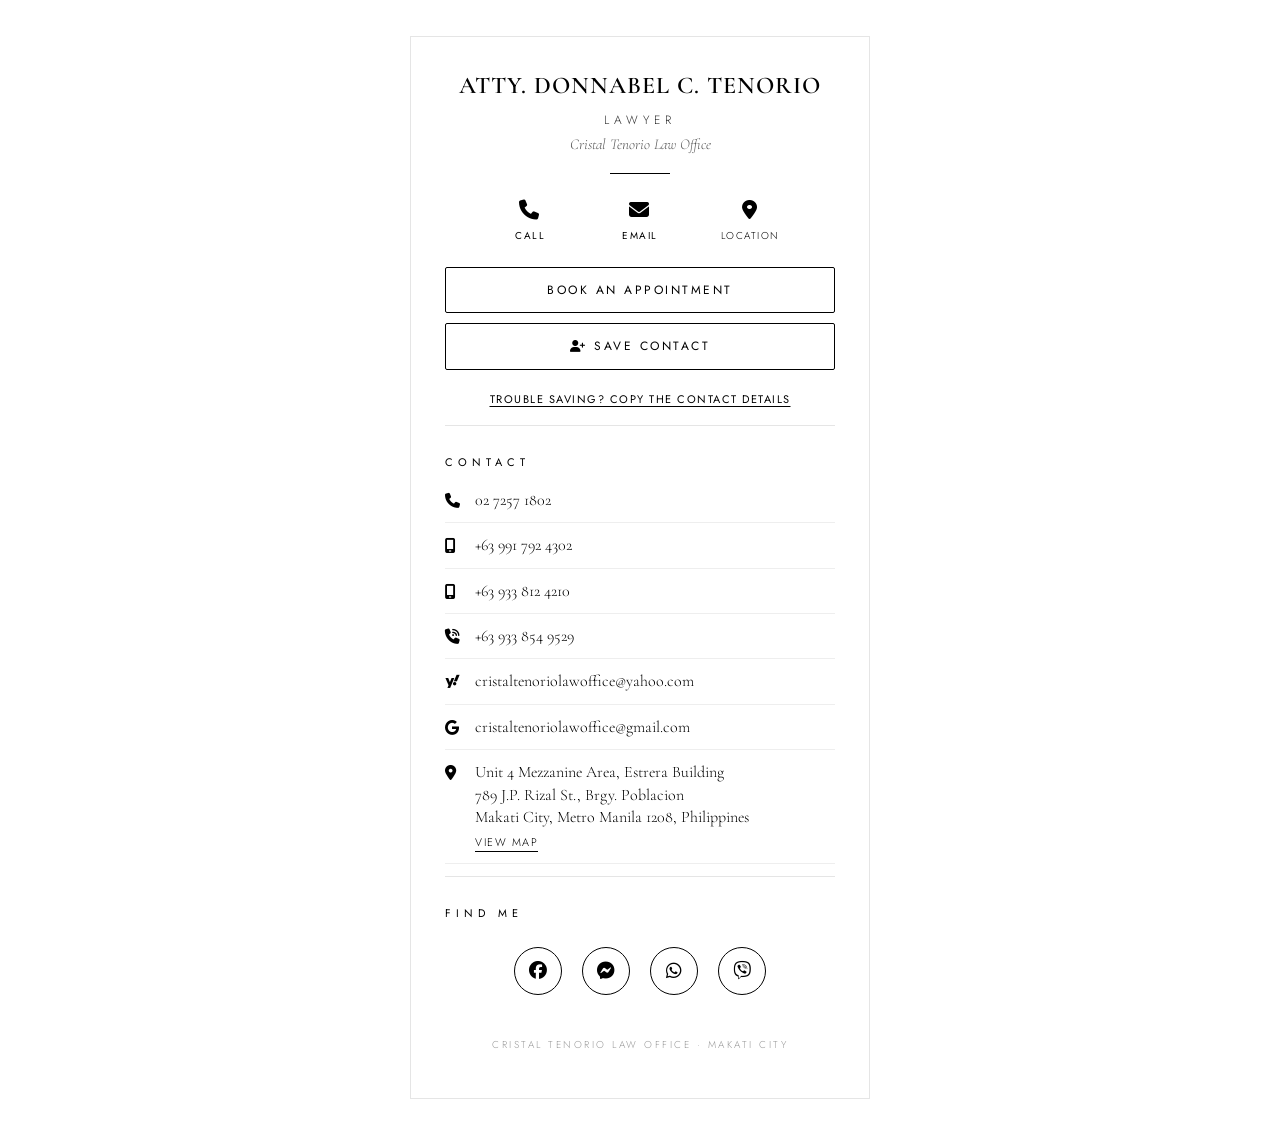
==== commit 7fe31f6f: "Update preview.html" ====
--- a/preview.html
+++ b/preview.html
@@ -188,7 +188,25 @@
   margin-top:24px;
 }
 
-.btn-save-row{ margin-top:10px; }
+.text-link{
+  background:none;
+  border:none;
+  padding:0;
+  font-family:var(--sans);
+  font-size:11px;
+  letter-spacing:1.5px;
+  text-transform:uppercase;
+  color:var(--ink);
+  text-decoration:underline;
+  text-underline-offset:3px;
+  cursor:pointer;
+  -webkit-tap-highlight-color:transparent;
+}
+
+.save-help{
+  text-align:center;
+  margin-top:16px;
+}
 
 /* ---------- Sections ---------- */
 .section{
@@ -299,6 +317,14 @@
 
 select.input{ background-image:none; }
 
+.helper-text{
+  font-family:ui-monospace, Menlo, Consolas, monospace;
+  font-size:11px;
+  line-height:1.55;
+  white-space:pre;
+  word-break:break-all;
+}
+
 /* Chips (single-select) */
 .chip-grid{
   display:flex;
@@ -361,6 +387,14 @@
 }
 
 .note.color{ color:var(--gray-6); }
+
+.alt-links{
+  display:flex;
+  justify-content:center;
+  gap:14px;
+  margin:14px 0 0;
+  flex-wrap:wrap;
+}
 
 /* ---------- Success state ---------- */
 .success{
@@ -617,6 +651,10 @@
       <button type="button" class="btn btn-outline" data-open="modal-appointment">Book an Appointment</button>
       <button type="button" class="btn btn-outline btn-save-row js-save"><i class="fa-solid fa-user-plus" aria-hidden="true"></i> Save Contact</button>
     </div>
+
+    <p class="save-help">
+      <button type="button" class="text-link" id="copy-contact-details">Trouble saving? Copy the contact details</button>
+    </p>
   </header>
 
   <!-- ================= CONTACT (numbers only, clickable) ================= -->
@@ -781,10 +819,39 @@
       <h3>Appointment Request Sent</h3>
       <p>Thank you. Your consultation request has been received. We will contact you to confirm your appointment.</p>
       <p class="note color hidden" id="appt-fallback-note">Your email app should have opened with the request details — please send that email so the office receives it.</p>
+
       <button type="button" class="btn btn-outline btn-block" id="add-calendar">
         <i class="fa-regular fa-calendar-plus" aria-hidden="true"></i> Add to Calendar
       </button>
+
+      <div class="alt-links">
+        <button type="button" class="text-link" id="dl-ics">Download .ics file</button>
+        <button type="button" class="text-link" id="copy-ics-details">Copy event details</button>
+      </div>
+
       <p class="note">Your appointment is confirmed only after the law office confirms your request.</p>
+    </div>
+
+    <button type="button" class="modal-close" data-close>Close</button>
+  </div>
+</div>
+
+<!-- ================= SAVE CONTACT HELP MODAL ================= -->
+<div class="modal" id="modal-save-help" role="dialog" aria-modal="true" aria-labelledby="modal-save-title" aria-hidden="true">
+  <div class="modal-sheet">
+    <button type="button" class="modal-x" data-close aria-label="Close"><i class="fa-solid fa-xmark" aria-hidden="true"></i></button>
+    <h3 id="modal-save-title">Save Contact</h3>
+    <p class="modal-sub">Your phone needs a moment to open its contact screen — tap <b>Add</b> or <b>Save to contacts</b> there. If nothing opened, copy the details below and paste them into your Contacts app.</p>
+
+    <textarea id="sv-vcard-text" class="input helper-text" readonly rows="9" aria-label="Contact details"></textarea>
+
+    <div style="margin-top:14px;">
+      <button type="button" class="btn btn-outline btn-block" id="sv-copy"><i class="fa-regular fa-copy" aria-hidden="true"></i> Copy Contact Details</button>
+    </div>
+
+    <div class="modal-list" style="margin-top:20px;">
+      <a href="tel:+63272571802"><span class="m-value">Call: 02 7257 1802</span></a>
+      <a href="mailto:cristaltenoriolawoffice@yahoo.com?cc=cristaltenoriolawoffice@gmail.com"><span class="m-value">Email the office</span></a>
     </div>
 
     <button type="button" class="modal-close" data-close>Close</button>
@@ -836,7 +903,7 @@
   t.textContent = msg;
   t.classList.add("show");
   clearTimeout(t._timer);
-  t._timer = setTimeout(function(){ t.classList.remove("show"); }, 2800);
+  t._timer = setTimeout(function(){ t.classList.remove("show"); }, 3000);
 }
 
 function localIso(d){
@@ -846,21 +913,33 @@
   return y + "-" + m + "-" + day;
 }
 
+function copyText(text){
+  if (navigator.clipboard && window.isSecureContext){
+    return navigator.clipboard.writeText(text);
+  }
+  return new Promise(function(resolve, reject){
+    var ta = document.createElement("textarea");
+    ta.value = text;
+    ta.setAttribute("readonly", "");
+    ta.style.position = "fixed";
+    ta.style.opacity = "0";
+    document.body.appendChild(ta);
+    ta.select();
+    try {
+      document.execCommand("copy");
+      resolve();
+    } catch(e){
+      reject(e);
+    }
+    ta.remove();
+  });
+}
+
 /* ---------------------------------------------------------------
-   SAVE CONTACT
-   A browser is not allowed to silently write to the phone's address
-   book, so "Save Contact" opens the phone's own contact-save screen
-   with every field pre-filled — the visitor taps the final Add.
-
-   - iPhone / iPad: the vCard opens as a data link; iOS displays the
-     contact preview card where the visitor taps "Add" (or Share →
-     Save to Contacts). This is the closest thing to a direct save
-     that Safari allows.
-   - Android (Chrome): the .vcf file is shared through the system
-     share sheet, where "Contacts / Save to contacts" appears and
-     opens the new-contact screen pre-filled.
-   - Desktop: the .vcf downloads and is imported via Outlook /
-     Google Contacts / iCloud as usual.
+   VCARD BUILDER
+   Built entirely in the browser from OFFICE above — no file is
+   fetched from the server, ever. Uses CRLF line endings and escaped
+   commas, as the vCard spec requires.
    --------------------------------------------------------------- */
 function buildVCard(){
   var lines = [
@@ -887,54 +966,66 @@
     (navigator.platform === "MacIntel" && navigator.maxTouchPoints > 1);
 }
 
-function isAndroid(){
-  return /Android/.test(navigator.userAgent);
-}
-
+/* ---------------------------------------------------------------
+   SAVE CONTACT
+   No Blob, no <a download> — those are what iOS ignores. Instead:
+
+   1) Web Share API (Android Chrome 89+ and iOS Safari 15+):
+      the phone's own share sheet opens with the .vcf attached.
+      iPhone: tap "Contacts" in the sheet → pre-filled contact → Add.
+      Android: tap "Contacts / Save to contacts" → new-contact screen
+      pre-filled → save.
+   2) iOS without share support: the vCard opens as a data: URI, so
+      the browser shows the contact preview card with an "Add" button.
+   3) Desktop/other: a data: URI link with a filename — this works in
+      every desktop browser.
+   If all else fails, "Copy contact details" (the small link under
+   the buttons) opens a panel with the full vCard text, a copy button
+   and one-tap call/email links.
+   --------------------------------------------------------------- */
 function saveContact(){
-  var vcard = buildVCard();
-
-  /* iPhone / iPad — data: vCard link opens the iOS contact preview */
-  if (isIOS()){
-    var uri = "data:text/vcard;charset=utf-8;base64," +
-      btoa(unescape(encodeURIComponent(vcard)));
+  try {
+    var vcard = buildVCard();
+
+    /* 1) Share sheet with the file (Android + iOS 15+) */
+    var file = new File([vcard], "Attorney_Tenorio.vcf", { type: "text/vcard" });
+    if (navigator.share && navigator.canShare && navigator.canShare({ files: [file] })){
+      navigator.share({ files: [file], title: OFFICE.fullName })
+        .then(function(){
+          toast("Choose “Contacts” in the share menu to save.");
+        })
+        .catch(function(){ /* user cancelled */ });
+      return;
+    }
+
+    /* 2) iOS fallback — open the vCard directly (contact preview
+          appears with an “Add” button) */
+    if (isIOS()){
+      var uri = "data:text/vcard;charset=utf-8," + encodeURIComponent(vcard);
+      window.location.href = uri;
+      setTimeout(function(){
+        toast("If nothing opened, use “Copy the contact details” below.");
+      }, 1500);
+      return;
+    }
+
+    /* 3) Desktop / other browsers */
+    var uri2 = "data:text/vcard;charset=utf-8," + encodeURIComponent(vcard);
     var a = document.createElement("a");
-    a.href = uri;
+    a.href = uri2;
     a.download = "Attorney_Tenorio.vcf";
     document.body.appendChild(a);
     a.click();
     a.remove();
-    setTimeout(function(){
-      toast("Your phone is opening the contact — tap “Add” to save it.");
-    }, 700);
-    return;
+    toast("Contact opening — add it to your contacts.");
+  } catch(err){
+    if (window.console) console.error(err);
+    toast("Could not open the contact — use “Copy the contact details” below.");
   }
-
-  /* Android — system share sheet with the .vcf file */
-  if (isAndroid() && navigator.share && navigator.canShare){
-    var file = new File([vcard], "Attorney_Tenorio.vcf", { type: "text/vcard" });
-    if (navigator.canShare({ files: [file] })){
-      navigator.share({ files: [file], title: OFFICE.fullName })
-        .catch(function(){ /* user cancelled */ });
-      return;
-    }
-  }
-
-  /* Desktop & other browsers — download the .vcf */
-  var blob = new Blob([vcard], { type: "text/vcard" });
-  var url = URL.createObjectURL(blob);
-  var a = document.createElement("a");
-  a.href = url;
-  a.download = "Attorney_Tenorio.vcf";
-  document.body.appendChild(a);
-  a.click();
-  a.remove();
-  setTimeout(function(){ URL.revokeObjectURL(url); }, 60000);
-  toast("Contact file downloaded — open it to add to your contacts.");
 }
 
 /* ---------------------------------------------------------------
-   Modals
+   MODALS
    --------------------------------------------------------------- */
 var lastFocus = null;
 
@@ -956,29 +1047,8 @@
   if (lastFocus) lastFocus.focus();
 }
 
-document.querySelectorAll("[data-open]").forEach(function(btn){
-  btn.addEventListener("click", function(){ openModal(btn.getAttribute("data-open")); });
-});
-
-document.querySelectorAll("[data-close]").forEach(function(btn){
-  btn.addEventListener("click", function(){ closeModal(btn.closest(".modal")); });
-});
-
-document.querySelectorAll(".modal").forEach(function(m){
-  m.addEventListener("click", function(e){
-    if (e.target === m) closeModal(m);
-  });
-});
-
-window.addEventListener("keydown", function(e){
-  if (e.key === "Escape"){
-    var open = document.querySelector(".modal.open");
-    if (open) closeModal(open);
-  }
-});
-
 /* ---------------------------------------------------------------
-   Chips (single-select radiogroups)
+   CHIPS (single-select radiogroups)
    --------------------------------------------------------------- */
 function buildChips(containerId, options){
   var grid = $(containerId);
@@ -1017,7 +1087,7 @@
 );
 
 /* ---------------------------------------------------------------
-   Appointment form
+   APPOINTMENT FORM
    --------------------------------------------------------------- */
 var today = new Date();
 var apptDateInput = $("appt-date");
@@ -1025,7 +1095,7 @@
 
 var apptForm = $("appointment-form");
 var apptError = $("appt-error");
-var lastAppointment = null;   /* used by the "Add to Calendar" button */
+var lastAppointment = null;   /* used by the calendar actions below */
 
 function setError(el, msg){
   if (msg){ el.textContent = msg; el.classList.remove("hidden"); }
@@ -1106,7 +1176,7 @@
   if (sheet) sheet.scrollTo({ top: 0, behavior: "smooth" });
 }
 
-apptForm.addEventListener("submit", async function(e){
+apptForm.addEventListener("submit", function(e){
   e.preventDefault();
   setError(apptError, "");
 
@@ -1119,31 +1189,40 @@
   var payload = buildAppointmentPayload();
   lastAppointment = payload;
 
-  if (APPOINTMENT_ENDPOINT){
-    try {
-      var res = await fetch(APPOINTMENT_ENDPOINT, {
-        method: "POST",
-        headers: { "Content-Type": "application/json" },
-        body: JSON.stringify(payload)
-      });
-      if (!res.ok) throw new Error("HTTP " + res.status);
-      apptForm.reset();
-      showAppointmentSuccess("backend");
-      toast("Appointment request sent.");
-    } catch (err){
-      apptForm.reset();
-      openAppointmentMailto(payload);
-      showAppointmentSuccess("email-fallback");
-    }
-  } else {
+  doSend(payload);
+});
+
+function doSend(payload){
+  function viaMail(){
     apptForm.reset();
     openAppointmentMailto(payload);
     showAppointmentSuccess("email-fallback");
   }
-});
+  function viaBackend(){
+    apptForm.reset();
+    showAppointmentSuccess("backend");
+    toast("Appointment request sent.");
+  }
+
+  if (!APPOINTMENT_ENDPOINT){ viaMail(); return; }
+
+  fetch(APPOINTMENT_ENDPOINT, {
+    method: "POST",
+    headers: { "Content-Type": "application/json" },
+    body: JSON.stringify(payload)
+  }).then(function(res){
+    if (!res.ok) throw new Error("HTTP " + res.status);
+    viaBackend();
+  }).catch(function(){
+    viaMail();
+  });
+}
 
 /* ---------------------------------------------------------------
-   Add to Calendar (.ics)
+   CALENDAR — after a request is submitted.
+   Primary: Google Calendar template link (works in every mobile
+   browser — no app needed). Secondary: .ics file download and a
+   copy-the-details fallback. No Blob URLs anywhere.
    --------------------------------------------------------------- */
 function escapeIcs(s){
   return String(s || "").replace(/\\/g, "\\\\")
@@ -1159,28 +1238,47 @@
   return { h: h, m: m };
 }
 
-function icsStamp(d){
-  return d.getUTCFullYear() +
-    String(d.getUTCMonth() + 1).padStart(2, "0") +
-    String(d.getUTCDate()).padStart(2, "0") + "T" +
-    String(d.getUTCHours()).padStart(2, "0") +
-    String(d.getUTCMinutes()).padStart(2, "0") + "00Z";
-}
-
-function buildIcs(p){
+function eventStartEnd(p){
   var parts = p.appointmentDate.split("-");
   var tm = parseTime(p.appointmentTime);
   var start = new Date(+parts[0], +parts[1] - 1, +parts[2], tm.h, tm.m, 0);
   var end = new Date(start.getTime() + 60 * 60 * 1000);
-
+  return { start: start, end: end };
+}
+
+function pad2(n){ return String(n).padStart(2, "0"); }
+
+function googleCalendarUrl(p){
+  var se = eventStartEnd(p);
+  function fmt(d){
+    return d.getFullYear() + pad2(d.getMonth() + 1) + pad2(d.getDate()) +
+      "T" + pad2(d.getHours()) + pad2(d.getMinutes()) + "00";
+  }
+  var summary = p.consultationType + " — " + OFFICE.fullName;
+  var details =
+    p.consultationType + " with " + OFFICE.fullName + " (" + OFFICE.org + ").\n" +
+    "Client: " + p.clientName + "\nMobile: " + p.mobileNumber + "\nEmail: " + p.email +
+    (p.message ? "\nReason: " + p.message : "") +
+    "\n\nThis appointment is a request and is only confirmed after the law office confirms it.";
+  return "https://calendar.google.com/calendar/render?action=TEMPLATE" +
+    "&text=" + encodeURIComponent(summary) +
+    "&dates=" + fmt(se.start) + "/" + fmt(se.end) +
+    "&details=" + encodeURIComponent(details) +
+    "&location=" + encodeURIComponent(OFFICE.address);
+}
+
+function icsStamp(d){
+  return d.getUTCFullYear() +
+    pad2(d.getUTCMonth() + 1) + pad2(d.getUTCDate()) + "T" +
+    pad2(d.getUTCHours()) + pad2(d.getUTCMinutes()) + "00Z";
+}
+
+function buildIcs(p){
+  var se = eventStartEnd(p);
   function localStamp(d){
-    return d.getFullYear() +
-      String(d.getMonth() + 1).padStart(2, "0") +
-      String(d.getDate()).padStart(2, "0") + "T" +
-      String(d.getHours()).padStart(2, "0") +
-      String(d.getMinutes()).padStart(2, "0") + "00";
+    return d.getFullYear() + pad2(d.getMonth() + 1) + pad2(d.getDate()) +
+      "T" + pad2(d.getHours()) + pad2(d.getMinutes()) + "00";
   }
-
   var uid = "ctlo-" + Date.now() + "-" + Math.random().toString(36).slice(2) + "@cristaltenorio.ph";
   var summary = p.consultationType + " — " + OFFICE.fullName;
   var description =
@@ -1188,7 +1286,6 @@
     "Client: " + p.clientName + "\nMobile: " + p.mobileNumber + "\nEmail: " + p.email +
     (p.message ? "\nReason: " + p.message : "") +
     "\n\nThis appointment is a request and is only confirmed after the law office confirms it.";
-
   var lines = [
     "BEGIN:VCALENDAR",
     "VERSION:2.0",
@@ -1196,8 +1293,8 @@
     "BEGIN:VEVENT",
     "UID:" + uid,
     "DTSTAMP:" + icsStamp(new Date()),
-    "DTSTART:" + localStamp(start),
-    "DTEND:" + localStamp(end),
+    "DTSTART:" + localStamp(se.start),
+    "DTEND:" + localStamp(se.end),
     "SUMMARY:" + escapeIcs(summary),
     "DESCRIPTION:" + escapeIcs(description),
     "LOCATION:" + escapeIcs(OFFICE.address),
@@ -1207,37 +1304,118 @@
   return lines.join("\r\n") + "\r\n";
 }
 
-$("add-calendar").addEventListener("click", function(){
-  if (!lastAppointment){ toast("No appointment to add yet."); return; }
-  var ics = buildIcs(lastAppointment);
-  var blob = new Blob([ics], { type: "text/calendar" });
-  var url = URL.createObjectURL(blob);
-
-  var file = new File([blob], "appointment.ics", { type: "text/calendar" });
-  if (navigator.share && navigator.canShare && navigator.canShare({ files: [file] })){
-    navigator.share({ files: [file], title: "Add consultation to calendar" })
-      .catch(function(){})
-      .finally(function(){ setTimeout(function(){ URL.revokeObjectURL(url); }, 60000); });
+function addToCalendar(){
+  try {
+    if (!lastAppointment){ toast("No appointment to add yet."); return; }
+    var url = googleCalendarUrl(lastAppointment);
+    var w = window.open(url, "_blank");
+    if (!w){ window.location.href = url; }
+  } catch(err){
+    if (window.console) console.error(err);
+    toast("Could not open the calendar — use “Copy event details” instead.");
+  }
+}
+
+function downloadIcs(){
+  try {
+    if (!lastAppointment){ toast("No appointment to add yet."); return; }
+    var ics = buildIcs(lastAppointment);
+    var uri = "data:text/calendar;charset=utf-8," + encodeURIComponent(ics);
+    var a = document.createElement("a");
+    a.href = uri;
+    a.download = "appointment.ics";
+    document.body.appendChild(a);
+    a.click();
+    a.remove();
+  } catch(err){
+    if (window.console) console.error(err);
+    toast("Could not create the file — use “Copy event details” instead.");
+  }
+}
+
+function copyIcsDetails(){
+  try {
+    if (!lastAppointment){ toast("No appointment to add yet."); return; }
+    copyText(buildIcs(lastAppointment))
+      .then(function(){ toast("Event details copied — paste them into your calendar app."); })
+      .catch(function(){ toast("Could not copy — long-press the request email instead."); });
+  } catch(err){
+    if (window.console) console.error(err);
+    toast("Could not copy — long-press the request email instead.");
+  }
+}
+
+/* ---------------------------------------------------------------
+   SAVE CONTACT HELP (visible fallback)
+   --------------------------------------------------------------- */
+function openContactHelp(){
+  try {
+    $("sv-vcard-text").value = buildVCard();
+    openModal("modal-save-help");
+  } catch(err){
+    if (window.console) console.error(err);
+    toast("Could not prepare the details — please call or email us.");
+  }
+}
+
+function copyContactDetails(){
+  try {
+    copyText($("sv-vcard-text").value)
+      .then(function(){ toast("Contact details copied — paste into your Contacts app."); })
+      .catch(function(){ toast("Could not copy — long-press the text box instead."); });
+  } catch(err){
+    if (window.console) console.error(err);
+    toast("Could not copy — long-press the text box instead.");
+  }
+}
+
+/* ---------------------------------------------------------------
+   ONE delegated click handler for everything.
+   Because it lives on document, handlers can never be orphaned by
+   DOM changes (e.g. after the appointment form is hidden/swapped).
+   --------------------------------------------------------------- */
+document.addEventListener("click", function(e){
+  var t = e.target;
+
+  /* Backdrop click closes the modal */
+  if (t.classList && t.classList.contains("modal")){
+    closeModal(t);
     return;
   }
 
-  var a = document.createElement("a");
-  a.href = url;
-  a.download = "appointment.ics";
-  document.body.appendChild(a);
-  a.click();
-  a.remove();
-  toast("Calendar file downloaded — open it to add.");
-  setTimeout(function(){ URL.revokeObjectURL(url); }, 60000);
+  var openBtn = t.closest ? t.closest("[data-open]") : null;
+  if (openBtn){ openModal(openBtn.getAttribute("data-open")); return; }
+
+  var closeBtn = t.closest ? t.closest("[data-close]") : null;
+  if (closeBtn){ closeModal(closeBtn.closest(".modal")); return; }
+
+  if (t.closest && t.closest(".js-save")){ saveContact(); return; }
+  if (t.closest && t.closest("#copy-contact-details")){ openContactHelp(); return; }
+  if (t.closest && t.closest("#sv-copy")){ copyContactDetails(); return; }
+  if (t.closest && t.closest("#add-calendar")){ addToCalendar(); return; }
+  if (t.closest && t.closest("#dl-ics")){ downloadIcs(); return; }
+  if (t.closest && t.closest("#copy-ics-details")){ copyIcsDetails(); return; }
 });
 
-/* ---------------------------------------------------------------
-   Save contact buttons (every element with class js-save)
-   --------------------------------------------------------------- */
-document.querySelectorAll(".js-save").forEach(function(btn){
-  btn.addEventListener("click", saveContact);
+window.addEventListener("keydown", function(e){
+  if (e.key === "Escape"){
+    var open = document.querySelector(".modal.open");
+    if (open) closeModal(open);
+  }
 });
 
+</script>
+
+<script>
+/* Offline support: after the FIRST visit, the page (and the vCard
+   builder) are cached by the service worker, so the site loads with
+   no internet and “Save Contact” keeps working — the vCard is built
+   in the browser. Requires HTTPS. */
+if ("serviceWorker" in navigator){
+  window.addEventListener("load", function(){
+    navigator.serviceWorker.register("sw.js").catch(function(){});
+  });
+}
 </script>
 <script type="module" src="https://static.cloudflareinsights.com/beacon.min.js/v31edd6df95cf4e85bb4c19e7a9bdbcba1788362987495" integrity="sha512-iIg7k2xntmwu6/uSb5tpc/hySgZc4eoL31yB29W6tJFo2akwjPWcEqnCEdJvGexCL0KEQwVYv5BlowfhVz26hg==" data-cf-beacon='{"version":"2024.11.0","token":"4edd5f8ec12a48cfa682ab8261b80a79","spa":2}' crossorigin="anonymous"></script>
 </body>
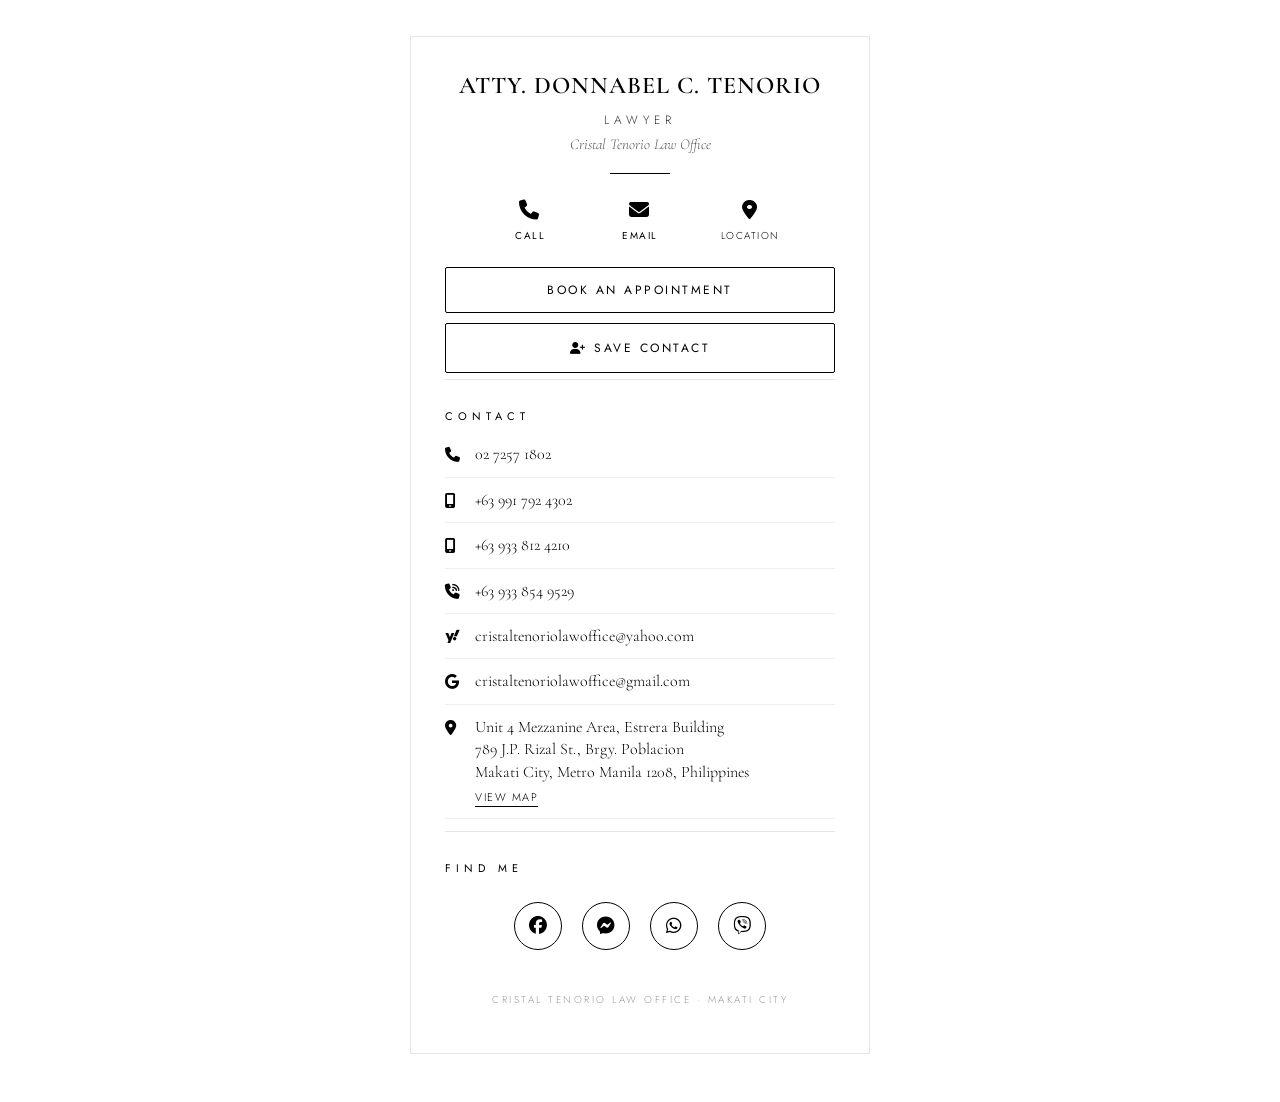
==== commit cfd32e27: "Update preview.html" ====
--- a/preview.html
+++ b/preview.html
@@ -188,26 +188,6 @@
   margin-top:24px;
 }
 
-.text-link{
-  background:none;
-  border:none;
-  padding:0;
-  font-family:var(--sans);
-  font-size:11px;
-  letter-spacing:1.5px;
-  text-transform:uppercase;
-  color:var(--ink);
-  text-decoration:underline;
-  text-underline-offset:3px;
-  cursor:pointer;
-  -webkit-tap-highlight-color:transparent;
-}
-
-.save-help{
-  text-align:center;
-  margin-top:16px;
-}
-
 /* ---------- Sections ---------- */
 .section{
   padding:28px 0 6px;
@@ -317,14 +297,6 @@
 
 select.input{ background-image:none; }
 
-.helper-text{
-  font-family:ui-monospace, Menlo, Consolas, monospace;
-  font-size:11px;
-  line-height:1.55;
-  white-space:pre;
-  word-break:break-all;
-}
-
 /* Chips (single-select) */
 .chip-grid{
   display:flex;
@@ -384,16 +356,6 @@
   line-height:1.6;
   color:var(--gray-8);
   text-align:center;
-}
-
-.note.color{ color:var(--gray-6); }
-
-.alt-links{
-  display:flex;
-  justify-content:center;
-  gap:14px;
-  margin:14px 0 0;
-  flex-wrap:wrap;
 }
 
 /* ---------- Success state ---------- */
@@ -615,7 +577,7 @@
   *, *::before, *::after{
     animation-duration:.01ms !important;
     animation-iteration-count:1 !important;
-    transition-duration:.01ms !important;
+    animation-delay:-.01ms !important;
   }
   html{ scroll-behavior:auto; }
 }
@@ -649,12 +611,15 @@
     <!-- Primary action tabs -->
     <div class="cta-row">
       <button type="button" class="btn btn-outline" data-open="modal-appointment">Book an Appointment</button>
-      <button type="button" class="btn btn-outline btn-save-row js-save"><i class="fa-solid fa-user-plus" aria-hidden="true"></i> Save Contact</button>
+      <!-- Save Contact: the vCard travels INSIDE this link as a data URI,
+           so the button works even when no .vcf file sits next to the page.
+           iPhone: opens the contact card -> tap Add.
+           Android: opens the contact importer.
+           No JavaScript, no Blob, nothing a browser can block. -->
+      <a class="btn btn-outline btn-save-row" href="[data-uri]" download="Attorney_Tenorio.vcf" type="text/vcard">
+        <i class="fa-solid fa-user-plus" aria-hidden="true"></i> Save Contact
+      </a>
     </div>
-
-    <p class="save-help">
-      <button type="button" class="text-link" id="copy-contact-details">Trouble saving? Copy the contact details</button>
-    </p>
   </header>
 
   <!-- ================= CONTACT (numbers only, clickable) ================= -->
@@ -808,9 +773,9 @@
 
       <p class="error" id="appt-error" role="alert"></p>
 
-      <button type="submit" class="btn btn-outline btn-block">Request Appointment</button>
-
-      <p class="privacy-note">Your information is used only to process this consultation request.</p>
+      <button type="submit" class="btn btn-outline btn-block" id="appt-send">Request Appointment</button>
+
+      <p class="privacy-note">Your request is sent straight to the law office — your information is used only to process this consultation request.</p>
     </form>
 
     <!-- Success state (shown after the request is sent) -->
@@ -818,40 +783,12 @@
       <i class="fa-solid fa-circle-check big-check" aria-hidden="true"></i>
       <h3>Appointment Request Sent</h3>
       <p>Thank you. Your consultation request has been received. We will contact you to confirm your appointment.</p>
-      <p class="note color hidden" id="appt-fallback-note">Your email app should have opened with the request details — please send that email so the office receives it.</p>
 
       <button type="button" class="btn btn-outline btn-block" id="add-calendar">
         <i class="fa-regular fa-calendar-plus" aria-hidden="true"></i> Add to Calendar
       </button>
 
-      <div class="alt-links">
-        <button type="button" class="text-link" id="dl-ics">Download .ics file</button>
-        <button type="button" class="text-link" id="copy-ics-details">Copy event details</button>
-      </div>
-
       <p class="note">Your appointment is confirmed only after the law office confirms your request.</p>
-    </div>
-
-    <button type="button" class="modal-close" data-close>Close</button>
-  </div>
-</div>
-
-<!-- ================= SAVE CONTACT HELP MODAL ================= -->
-<div class="modal" id="modal-save-help" role="dialog" aria-modal="true" aria-labelledby="modal-save-title" aria-hidden="true">
-  <div class="modal-sheet">
-    <button type="button" class="modal-x" data-close aria-label="Close"><i class="fa-solid fa-xmark" aria-hidden="true"></i></button>
-    <h3 id="modal-save-title">Save Contact</h3>
-    <p class="modal-sub">Your phone needs a moment to open its contact screen — tap <b>Add</b> or <b>Save to contacts</b> there. If nothing opened, copy the details below and paste them into your Contacts app.</p>
-
-    <textarea id="sv-vcard-text" class="input helper-text" readonly rows="9" aria-label="Contact details"></textarea>
-
-    <div style="margin-top:14px;">
-      <button type="button" class="btn btn-outline btn-block" id="sv-copy"><i class="fa-regular fa-copy" aria-hidden="true"></i> Copy Contact Details</button>
-    </div>
-
-    <div class="modal-list" style="margin-top:20px;">
-      <a href="tel:+63272571802"><span class="m-value">Call: 02 7257 1802</span></a>
-      <a href="mailto:cristaltenoriolawoffice@yahoo.com?cc=cristaltenoriolawoffice@gmail.com"><span class="m-value">Email the office</span></a>
     </div>
 
     <button type="button" class="modal-close" data-close>Close</button>
@@ -867,30 +804,39 @@
    ---------------------------------------------------------------------
    WEBSITE OWNER CONFIGURATION — READ THIS
    ---------------------------------------------------------------------
-   1) APPOINTMENT_ENDPOINT
-      Paste the URL of your backend / serverless endpoint that receives
-      appointment requests, e.g.  "https://yourdomain.com/api/appointment"
-      Leave as "" (empty) to use the built-in fallback: the visitor's
-      email app opens with the request prefilled to BOTH office emails.
-
-   NEVER put API keys, email passwords or secrets in this file.
+   1) APPOINTMENT_ENDPOINT  ← this is what sends the appointment email
+      It is pre-set to FormSubmit (free, no API key needed):
+        https://formsubmit.co/ajax/<the office email>
+      ONE-TIME ACTIVATION: the very first appointment ever submitted
+      sends an activation email to that inbox. Open it and click the
+      confirm link once — after that, every request is delivered
+      automatically with no email app opening on the visitor's phone.
+
+      Prefer Web3Forms or EmailJS instead? Just replace the URL with
+      your own endpoint; the form posts JSON, so any endpoint works.
+
+   2) APPOINTMENT_CC — a second inbox that also receives the request.
+
+   NEVER put API keys, passwords or secrets in this file.
    ===================================================================== */
 
-var APPOINTMENT_ENDPOINT = "";
+var APPOINTMENT_ENDPOINT = "https://formsubmit.co/ajax/cristaltenoriolawoffice@yahoo.com";
+var APPOINTMENT_CC = "cristaltenoriolawoffice@gmail.com";
 
 /* Office constants — edit here if contact details ever change */
 var OFFICE = {
   firstName: "Donnabel",
   lastName: "Tenorio",
-  fullName: "Atty. Donnabel C. Tenorio",                 /* FN / display name */
+  fullName: "Atty. Donnabel C. Tenorio",
   formalName: "ATTY. DONNABEL C. TENORIO",
   org: "Cristal Tenorio Law Office",
   title: "Lawyer",
-  landline: "+63272571802",                              /* tel: link format */
+  landline: "+63272571802",
   mobiles: ["+639917924302", "+639338124210", "+639338549529"],
   email1: "cristaltenoriolawoffice@yahoo.com",
   email2: "cristaltenoriolawoffice@gmail.com",
-  address: "Unit 4 Mezzanine Area, Estrera Building, 789 J.P. Rizal St., Brgy. Poblacion, Makati City, Metro Manila 1208, Philippines"
+  address: "Unit 4 Mezzanine Area, Estrera Building, 789 J.P. Rizal St., Brgy. Poblacion, Makati City, Metro Manila 1208, Philippines",
+  timezone: "Asia/Manila"
 };
 
 /* ---------------------------------------------------------------
@@ -903,125 +849,13 @@
   t.textContent = msg;
   t.classList.add("show");
   clearTimeout(t._timer);
-  t._timer = setTimeout(function(){ t.classList.remove("show"); }, 3000);
-}
+  t._timer = setTimeout(function(){ t.classList.remove("show"); }, 3200);
+}
+
+function pad2(n){ return String(n).padStart(2, "0"); }
 
 function localIso(d){
-  var y = d.getFullYear();
-  var m = String(d.getMonth() + 1).padStart(2, "0");
-  var day = String(d.getDate()).padStart(2, "0");
-  return y + "-" + m + "-" + day;
-}
-
-function copyText(text){
-  if (navigator.clipboard && window.isSecureContext){
-    return navigator.clipboard.writeText(text);
-  }
-  return new Promise(function(resolve, reject){
-    var ta = document.createElement("textarea");
-    ta.value = text;
-    ta.setAttribute("readonly", "");
-    ta.style.position = "fixed";
-    ta.style.opacity = "0";
-    document.body.appendChild(ta);
-    ta.select();
-    try {
-      document.execCommand("copy");
-      resolve();
-    } catch(e){
-      reject(e);
-    }
-    ta.remove();
-  });
-}
-
-/* ---------------------------------------------------------------
-   VCARD BUILDER
-   Built entirely in the browser from OFFICE above — no file is
-   fetched from the server, ever. Uses CRLF line endings and escaped
-   commas, as the vCard spec requires.
-   --------------------------------------------------------------- */
-function buildVCard(){
-  var lines = [
-    "BEGIN:VCARD",
-    "VERSION:3.0",
-    "N:" + OFFICE.lastName + ";" + OFFICE.firstName + ";;;",
-    "FN:" + OFFICE.formalName,
-    "ORG:" + OFFICE.org,
-    "TITLE:" + OFFICE.title,
-    "TEL;TYPE=WORK;TYPE=VOICE:" + OFFICE.landline,
-    "TEL;TYPE=CELL:" + OFFICE.mobiles[0],
-    "TEL;TYPE=CELL:" + OFFICE.mobiles[1],
-    "TEL;TYPE=CELL:" + OFFICE.mobiles[2],
-    "EMAIL;TYPE=INTERNET:" + OFFICE.email1,
-    "EMAIL;TYPE=INTERNET:" + OFFICE.email2,
-    "ADR;TYPE=WORK:;;" + OFFICE.address.replace(/,/g, "\\,") + ";;;;",
-    "END:VCARD"
-  ];
-  return lines.join("\r\n") + "\r\n";
-}
-
-function isIOS(){
-  return /iPad|iPhone|iPod/.test(navigator.userAgent) ||
-    (navigator.platform === "MacIntel" && navigator.maxTouchPoints > 1);
-}
-
-/* ---------------------------------------------------------------
-   SAVE CONTACT
-   No Blob, no <a download> — those are what iOS ignores. Instead:
-
-   1) Web Share API (Android Chrome 89+ and iOS Safari 15+):
-      the phone's own share sheet opens with the .vcf attached.
-      iPhone: tap "Contacts" in the sheet → pre-filled contact → Add.
-      Android: tap "Contacts / Save to contacts" → new-contact screen
-      pre-filled → save.
-   2) iOS without share support: the vCard opens as a data: URI, so
-      the browser shows the contact preview card with an "Add" button.
-   3) Desktop/other: a data: URI link with a filename — this works in
-      every desktop browser.
-   If all else fails, "Copy contact details" (the small link under
-   the buttons) opens a panel with the full vCard text, a copy button
-   and one-tap call/email links.
-   --------------------------------------------------------------- */
-function saveContact(){
-  try {
-    var vcard = buildVCard();
-
-    /* 1) Share sheet with the file (Android + iOS 15+) */
-    var file = new File([vcard], "Attorney_Tenorio.vcf", { type: "text/vcard" });
-    if (navigator.share && navigator.canShare && navigator.canShare({ files: [file] })){
-      navigator.share({ files: [file], title: OFFICE.fullName })
-        .then(function(){
-          toast("Choose “Contacts” in the share menu to save.");
-        })
-        .catch(function(){ /* user cancelled */ });
-      return;
-    }
-
-    /* 2) iOS fallback — open the vCard directly (contact preview
-          appears with an “Add” button) */
-    if (isIOS()){
-      var uri = "data:text/vcard;charset=utf-8," + encodeURIComponent(vcard);
-      window.location.href = uri;
-      setTimeout(function(){
-        toast("If nothing opened, use “Copy the contact details” below.");
-      }, 1500);
-      return;
-    }
-
-    /* 3) Desktop / other browsers */
-    var uri2 = "data:text/vcard;charset=utf-8," + encodeURIComponent(vcard);
-    var a = document.createElement("a");
-    a.href = uri2;
-    a.download = "Attorney_Tenorio.vcf";
-    document.body.appendChild(a);
-    a.click();
-    a.remove();
-    toast("Contact opening — add it to your contacts.");
-  } catch(err){
-    if (window.console) console.error(err);
-    toast("Could not open the contact — use “Copy the contact details” below.");
-  }
+  return d.getFullYear() + "-" + pad2(d.getMonth() + 1) + "-" + pad2(d.getDate());
 }
 
 /* ---------------------------------------------------------------
@@ -1088,6 +922,8 @@
 
 /* ---------------------------------------------------------------
    APPOINTMENT FORM
+   The request is POSTed straight to the office inbox — the visitor
+   never leaves the page and no email app opens.
    --------------------------------------------------------------- */
 var today = new Date();
 var apptDateInput = $("appt-date");
@@ -1095,7 +931,8 @@
 
 var apptForm = $("appointment-form");
 var apptError = $("appt-error");
-var lastAppointment = null;   /* used by the calendar actions below */
+var sendBtn = $("appt-send");
+var lastAppointment = null;   /* used by the Add to Calendar button */
 
 function setError(el, msg){
   if (msg){ el.textContent = msg; el.classList.remove("hidden"); }
@@ -1103,7 +940,8 @@
 }
 
 function isValidPhone(v){
-  return (v.replace(/\D/g, "").length >= 7 && v.replace(/\D/g, "").length <= 15);
+  var digits = v.replace(/\D/g, "");
+  return digits.length >= 7 && digits.length <= 15;
 }
 
 function isValidEmail(v){
@@ -1111,18 +949,13 @@
 }
 
 function validateAppointment(){
-  var dateVal = apptDateInput.value;
-  var name = $("appt-name").value.trim();
-  var mobile = $("appt-mobile").value.trim();
-  var email = $("appt-email").value.trim();
-
   if (!getConsultationType()) return "Please choose a consultation type.";
-  if (!dateVal) return "Please choose a preferred date.";
-  if (dateVal < localIso(today)) return "Please choose a date in the future.";
+  if (!apptDateInput.value) return "Please choose a preferred date.";
+  if (apptDateInput.value < localIso(today)) return "Please choose a date in the future.";
   if (!getTimeSlot()) return "Please choose a preferred time.";
-  if (name.length < 2) return "Please enter your full name.";
-  if (!isValidPhone(mobile)) return "Please enter a valid mobile number.";
-  if (!isValidEmail(email)) return "Please enter a valid email address.";
+  if ($("appt-name").value.trim().length < 2) return "Please enter your full name.";
+  if (!isValidPhone($("appt-mobile").value.trim())) return "Please enter a valid mobile number.";
+  if (!isValidEmail($("appt-email").value.trim())) return "Please enter a valid email address.";
   return "";
 }
 
@@ -1140,37 +973,9 @@
   };
 }
 
-function openAppointmentMailto(p){
-  var subject = "New Consultation Appointment — " + p.clientName + " — " + p.appointmentDate;
-  var body =
-    "New Consultation Appointment Request\n\n" +
-    "Client Name: " + p.clientName + "\n" +
-    "Mobile Number: " + p.mobileNumber + "\n" +
-    "Email: " + p.email + "\n" +
-    "Consultation Type: " + p.consultationType + "\n" +
-    "Appointment Date: " + p.appointmentDate + "\n" +
-    "Appointment Time: " + p.appointmentTime + "\n" +
-    "Reason / Message: " + (p.message || "Not provided") + "\n" +
-    "Submitted: " + p.timestamp + "\n" +
-    "Source: " + p.source;
-  var mailto = "mailto:" + OFFICE.email1 +
-    "?cc=" + encodeURIComponent(OFFICE.email2) +
-    "&subject=" + encodeURIComponent(subject) +
-    "&body=" + encodeURIComponent(body);
-  window.location.href = mailto;
-}
-
-function showAppointmentSuccess(mode){
+function showAppointmentSuccess(){
   apptForm.classList.add("hidden");
   var success = $("appt-success");
-  var fb = $("appt-fallback-note");
-  if (fb){
-    if (mode === "email-fallback"){
-      fb.classList.remove("hidden");
-    } else {
-      fb.classList.add("hidden");
-    }
-  }
   success.classList.remove("hidden");
   var sheet = document.querySelector("#modal-appointment .modal-sheet");
   if (sheet) sheet.scrollTo({ top: 0, behavior: "smooth" });
@@ -1180,55 +985,63 @@
   e.preventDefault();
   setError(apptError, "");
 
-  /* Honeypot — a bot fills hidden fields. Pretend success, send nothing. */
-  if ($("appt-company").value !== ""){ showAppointmentSuccess("honeypot"); return; }
+  /* Honeypot — a bot filled the hidden field. Do nothing visible. */
+  if ($("appt-company").value !== ""){ return; }
 
   var problem = validateAppointment();
   if (problem){ setError(apptError, problem); return; }
 
-  var payload = buildAppointmentPayload();
-  lastAppointment = payload;
-
-  doSend(payload);
-});
-
-function doSend(payload){
-  function viaMail(){
-    apptForm.reset();
-    openAppointmentMailto(payload);
-    showAppointmentSuccess("email-fallback");
-  }
-  function viaBackend(){
-    apptForm.reset();
-    showAppointmentSuccess("backend");
-    toast("Appointment request sent.");
-  }
-
-  if (!APPOINTMENT_ENDPOINT){ viaMail(); return; }
+  var p = buildAppointmentPayload();
+  lastAppointment = p;
+
+  var subject = "New Consultation Appointment — " + p.clientName + " — " + p.appointmentDate;
+
+  var data = {
+    _subject: subject,
+    _cc: APPOINTMENT_CC,
+    _template: "table",
+    _captcha: "false",
+    _honey: $("appt-company").value,
+    "Client Name": p.clientName,
+    "Mobile Number": p.mobileNumber,
+    "Email Address": p.email,
+    "Consultation Type": p.consultationType,
+    "Appointment Date": p.appointmentDate,
+    "Appointment Time": p.appointmentTime,
+    "Reason / Message": p.message || "Not provided",
+    "Submitted": p.timestamp,
+    "Source": p.source
+  };
+
+  if (sendBtn){ sendBtn.disabled = true; sendBtn.textContent = "Sending…"; }
 
   fetch(APPOINTMENT_ENDPOINT, {
     method: "POST",
-    headers: { "Content-Type": "application/json" },
-    body: JSON.stringify(payload)
+    headers: {
+      "Content-Type": "application/json",
+      "Accept": "application/json"
+    },
+    body: JSON.stringify(data)
   }).then(function(res){
     if (!res.ok) throw new Error("HTTP " + res.status);
-    viaBackend();
-  }).catch(function(){
-    viaMail();
+    apptForm.reset();
+    showAppointmentSuccess();
+    toast("Appointment request sent.");
+  }).catch(function(err){
+    if (window.console) console.error(err);
+    setError(apptError, "Sorry, we could not send your request. Please call the office at 02 7257 1802.");
+    toast("Could not send — please call the office.");
+  }).finally(function(){
+    if (sendBtn){ sendBtn.disabled = false; sendBtn.textContent = "Request Appointment"; }
   });
-}
+});
 
 /* ---------------------------------------------------------------
-   CALENDAR — after a request is submitted.
-   Primary: Google Calendar template link (works in every mobile
-   browser — no app needed). Secondary: .ics file download and a
-   copy-the-details fallback. No Blob URLs anywhere.
+   ADD TO CALENDAR — one clean action.
+   Google Calendar opens pre-filled with the appointment, and the
+   office is added as a guest (add=) so the booking is tagged to the
+   law office inboxes.
    --------------------------------------------------------------- */
-function escapeIcs(s){
-  return String(s || "").replace(/\\/g, "\\\\")
-    .replace(/;/g, "\\;").replace(/,/g, "\\,").replace(/\n/g, "\\n");
-}
-
 function parseTime(t){
   var parts = t.split(":");
   var h = parseInt(parts[0], 10);
@@ -1242,11 +1055,9 @@
   var parts = p.appointmentDate.split("-");
   var tm = parseTime(p.appointmentTime);
   var start = new Date(+parts[0], +parts[1] - 1, +parts[2], tm.h, tm.m, 0);
-  var end = new Date(start.getTime() + 60 * 60 * 1000);
+  var end = new Date(start.getTime() + 60 * 60 * 1000);   /* 1-hour slot */
   return { start: start, end: end };
 }
-
-function pad2(n){ return String(n).padStart(2, "0"); }
 
 function googleCalendarUrl(p){
   var se = eventStartEnd(p);
@@ -1254,54 +1065,24 @@
     return d.getFullYear() + pad2(d.getMonth() + 1) + pad2(d.getDate()) +
       "T" + pad2(d.getHours()) + pad2(d.getMinutes()) + "00";
   }
-  var summary = p.consultationType + " — " + OFFICE.fullName;
+  var summary = p.consultationType + " — " + OFFICE.formalName + " (" + OFFICE.org + ")";
   var details =
-    p.consultationType + " with " + OFFICE.fullName + " (" + OFFICE.org + ").\n" +
-    "Client: " + p.clientName + "\nMobile: " + p.mobileNumber + "\nEmail: " + p.email +
-    (p.message ? "\nReason: " + p.message : "") +
-    "\n\nThis appointment is a request and is only confirmed after the law office confirms it.";
+    p.consultationType + " with " + OFFICE.fullName + " — " + OFFICE.org + ".\n\n" +
+    "Client: " + p.clientName + "\n" +
+    "Mobile: " + p.mobileNumber + "\n" +
+    "Email: " + p.email + "\n" +
+    (p.message ? "Reason: " + p.message + "\n" : "") +
+    "\nOffice: " + OFFICE.address + "\n" +
+    "Office landline: 02 7257 1802\n" +
+    "Office email: " + OFFICE.email1 + "\n\n" +
+    "This appointment is a request and is only confirmed after the law office confirms it.";
   return "https://calendar.google.com/calendar/render?action=TEMPLATE" +
     "&text=" + encodeURIComponent(summary) +
     "&dates=" + fmt(se.start) + "/" + fmt(se.end) +
     "&details=" + encodeURIComponent(details) +
-    "&location=" + encodeURIComponent(OFFICE.address);
-}
-
-function icsStamp(d){
-  return d.getUTCFullYear() +
-    pad2(d.getUTCMonth() + 1) + pad2(d.getUTCDate()) + "T" +
-    pad2(d.getUTCHours()) + pad2(d.getUTCMinutes()) + "00Z";
-}
-
-function buildIcs(p){
-  var se = eventStartEnd(p);
-  function localStamp(d){
-    return d.getFullYear() + pad2(d.getMonth() + 1) + pad2(d.getDate()) +
-      "T" + pad2(d.getHours()) + pad2(d.getMinutes()) + "00";
-  }
-  var uid = "ctlo-" + Date.now() + "-" + Math.random().toString(36).slice(2) + "@cristaltenorio.ph";
-  var summary = p.consultationType + " — " + OFFICE.fullName;
-  var description =
-    p.consultationType + " with " + OFFICE.fullName + " (" + OFFICE.org + ").\n" +
-    "Client: " + p.clientName + "\nMobile: " + p.mobileNumber + "\nEmail: " + p.email +
-    (p.message ? "\nReason: " + p.message : "") +
-    "\n\nThis appointment is a request and is only confirmed after the law office confirms it.";
-  var lines = [
-    "BEGIN:VCALENDAR",
-    "VERSION:2.0",
-    "PRODID:-//Cristal Tenorio Law Office//Digital Business Card//EN",
-    "BEGIN:VEVENT",
-    "UID:" + uid,
-    "DTSTAMP:" + icsStamp(new Date()),
-    "DTSTART:" + localStamp(se.start),
-    "DTEND:" + localStamp(se.end),
-    "SUMMARY:" + escapeIcs(summary),
-    "DESCRIPTION:" + escapeIcs(description),
-    "LOCATION:" + escapeIcs(OFFICE.address),
-    "END:VEVENT",
-    "END:VCALENDAR"
-  ];
-  return lines.join("\r\n") + "\r\n";
+    "&location=" + encodeURIComponent(OFFICE.address) +
+    "&add=" + encodeURIComponent(OFFICE.email1 + "," + OFFICE.email2) +
+    "&ctz=" + encodeURIComponent(OFFICE.timezone);
 }
 
 function addToCalendar(){
@@ -1309,79 +1090,20 @@
     if (!lastAppointment){ toast("No appointment to add yet."); return; }
     var url = googleCalendarUrl(lastAppointment);
     var w = window.open(url, "_blank");
-    if (!w){ window.location.href = url; }
+    if (!w) window.location.href = url;
   } catch(err){
     if (window.console) console.error(err);
-    toast("Could not open the calendar — use “Copy event details” instead.");
-  }
-}
-
-function downloadIcs(){
-  try {
-    if (!lastAppointment){ toast("No appointment to add yet."); return; }
-    var ics = buildIcs(lastAppointment);
-    var uri = "data:text/calendar;charset=utf-8," + encodeURIComponent(ics);
-    var a = document.createElement("a");
-    a.href = uri;
-    a.download = "appointment.ics";
-    document.body.appendChild(a);
-    a.click();
-    a.remove();
-  } catch(err){
-    if (window.console) console.error(err);
-    toast("Could not create the file — use “Copy event details” instead.");
-  }
-}
-
-function copyIcsDetails(){
-  try {
-    if (!lastAppointment){ toast("No appointment to add yet."); return; }
-    copyText(buildIcs(lastAppointment))
-      .then(function(){ toast("Event details copied — paste them into your calendar app."); })
-      .catch(function(){ toast("Could not copy — long-press the request email instead."); });
-  } catch(err){
-    if (window.console) console.error(err);
-    toast("Could not copy — long-press the request email instead.");
-  }
-}
-
-/* ---------------------------------------------------------------
-   SAVE CONTACT HELP (visible fallback)
-   --------------------------------------------------------------- */
-function openContactHelp(){
-  try {
-    $("sv-vcard-text").value = buildVCard();
-    openModal("modal-save-help");
-  } catch(err){
-    if (window.console) console.error(err);
-    toast("Could not prepare the details — please call or email us.");
-  }
-}
-
-function copyContactDetails(){
-  try {
-    copyText($("sv-vcard-text").value)
-      .then(function(){ toast("Contact details copied — paste into your Contacts app."); })
-      .catch(function(){ toast("Could not copy — long-press the text box instead."); });
-  } catch(err){
-    if (window.console) console.error(err);
-    toast("Could not copy — long-press the text box instead.");
+    toast("Could not open the calendar — please try again.");
   }
 }
 
 /* ---------------------------------------------------------------
    ONE delegated click handler for everything.
-   Because it lives on document, handlers can never be orphaned by
-   DOM changes (e.g. after the appointment form is hidden/swapped).
    --------------------------------------------------------------- */
 document.addEventListener("click", function(e){
   var t = e.target;
 
-  /* Backdrop click closes the modal */
-  if (t.classList && t.classList.contains("modal")){
-    closeModal(t);
-    return;
-  }
+  if (t.classList && t.classList.contains("modal")){ closeModal(t); return; }
 
   var openBtn = t.closest ? t.closest("[data-open]") : null;
   if (openBtn){ openModal(openBtn.getAttribute("data-open")); return; }
@@ -1389,12 +1111,7 @@
   var closeBtn = t.closest ? t.closest("[data-close]") : null;
   if (closeBtn){ closeModal(closeBtn.closest(".modal")); return; }
 
-  if (t.closest && t.closest(".js-save")){ saveContact(); return; }
-  if (t.closest && t.closest("#copy-contact-details")){ openContactHelp(); return; }
-  if (t.closest && t.closest("#sv-copy")){ copyContactDetails(); return; }
   if (t.closest && t.closest("#add-calendar")){ addToCalendar(); return; }
-  if (t.closest && t.closest("#dl-ics")){ downloadIcs(); return; }
-  if (t.closest && t.closest("#copy-ics-details")){ copyIcsDetails(); return; }
 });
 
 window.addEventListener("keydown", function(e){
@@ -1407,13 +1124,12 @@
 </script>
 
 <script>
-/* Offline support: after the FIRST visit, the page (and the vCard
-   builder) are cached by the service worker, so the site loads with
-   no internet and “Save Contact” keeps working — the vCard is built
-   in the browser. Requires HTTPS. */
+/* Offline support: after the FIRST visit, the page and the contact file
+   are cached, so the site still opens with no internet and Save Contact
+   keeps working. Requires HTTPS. */
 if ("serviceWorker" in navigator){
   window.addEventListener("load", function(){
-    navigator.serviceWorker.register("sw.js").catch(function(){});
+    navigator.serviceWorker.register("sw.js", { updateViaCache: "none" }).catch(function(){});
   });
 }
 </script>
